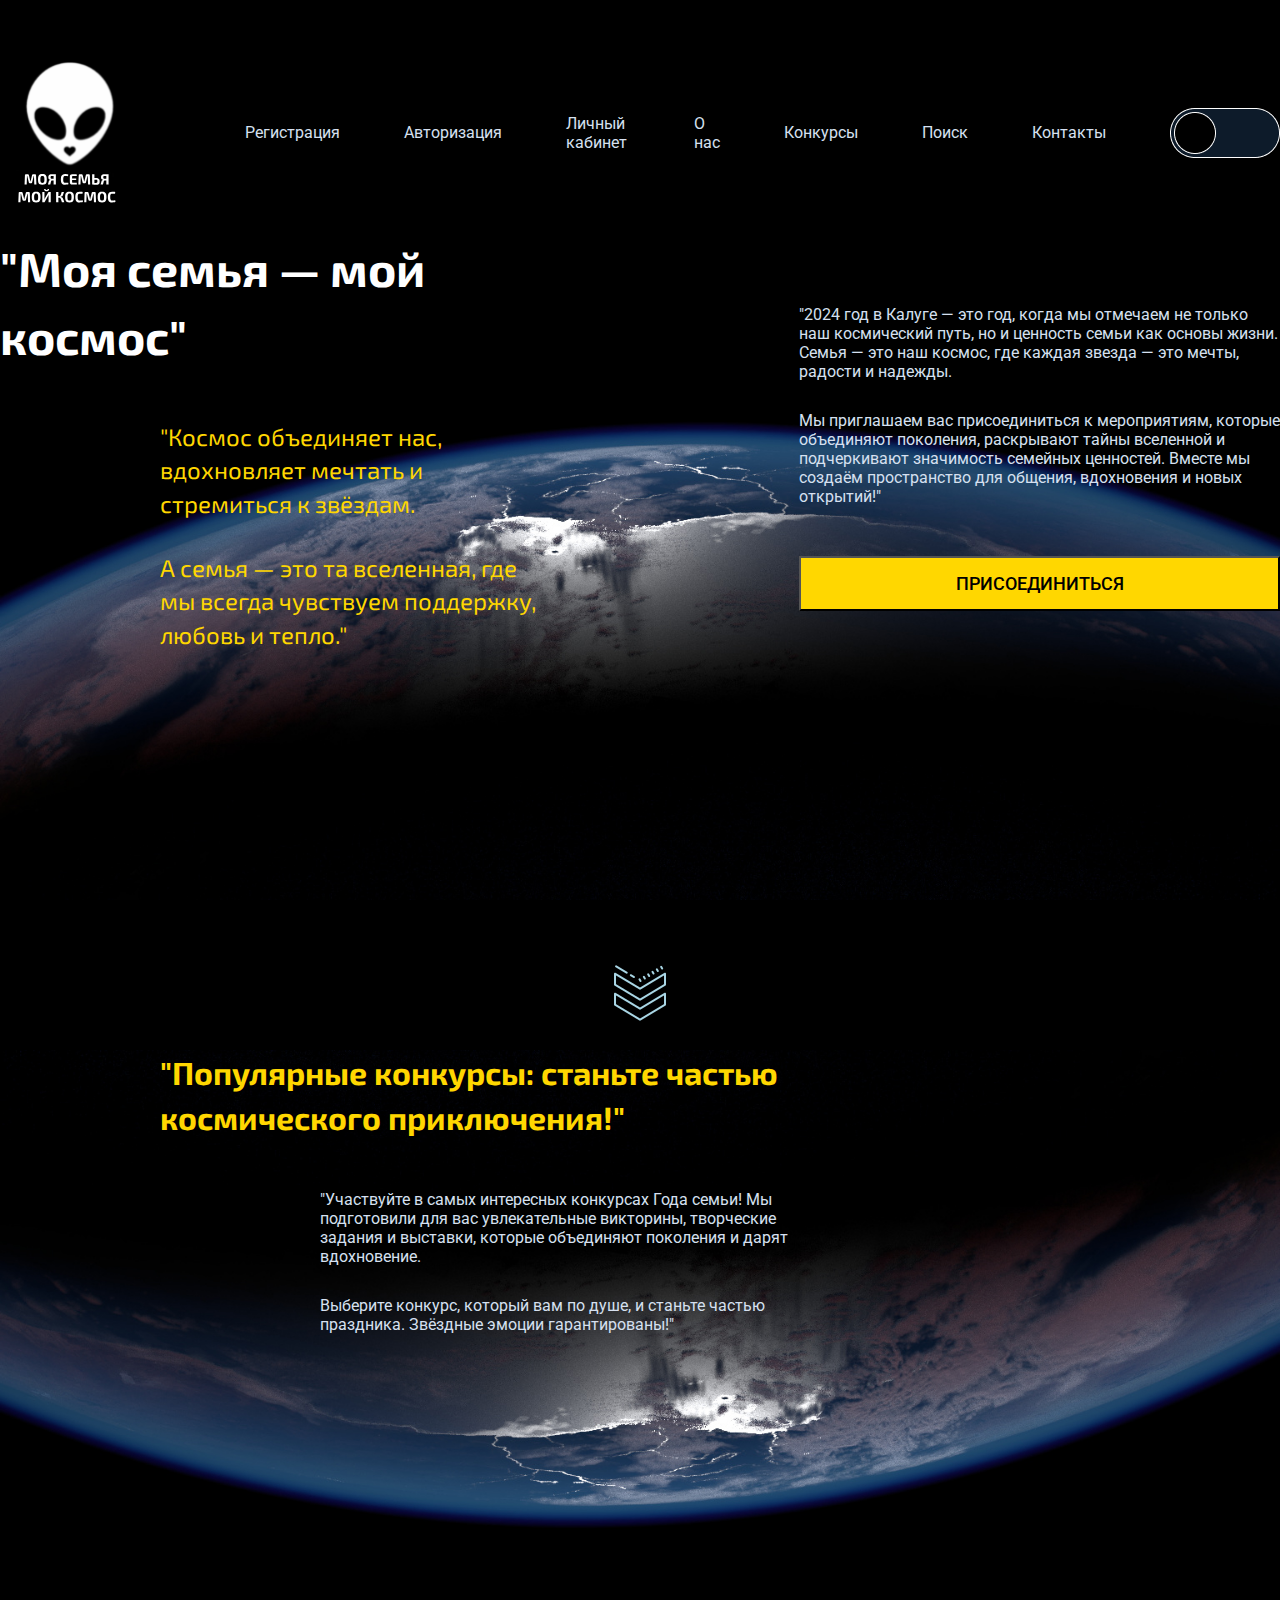
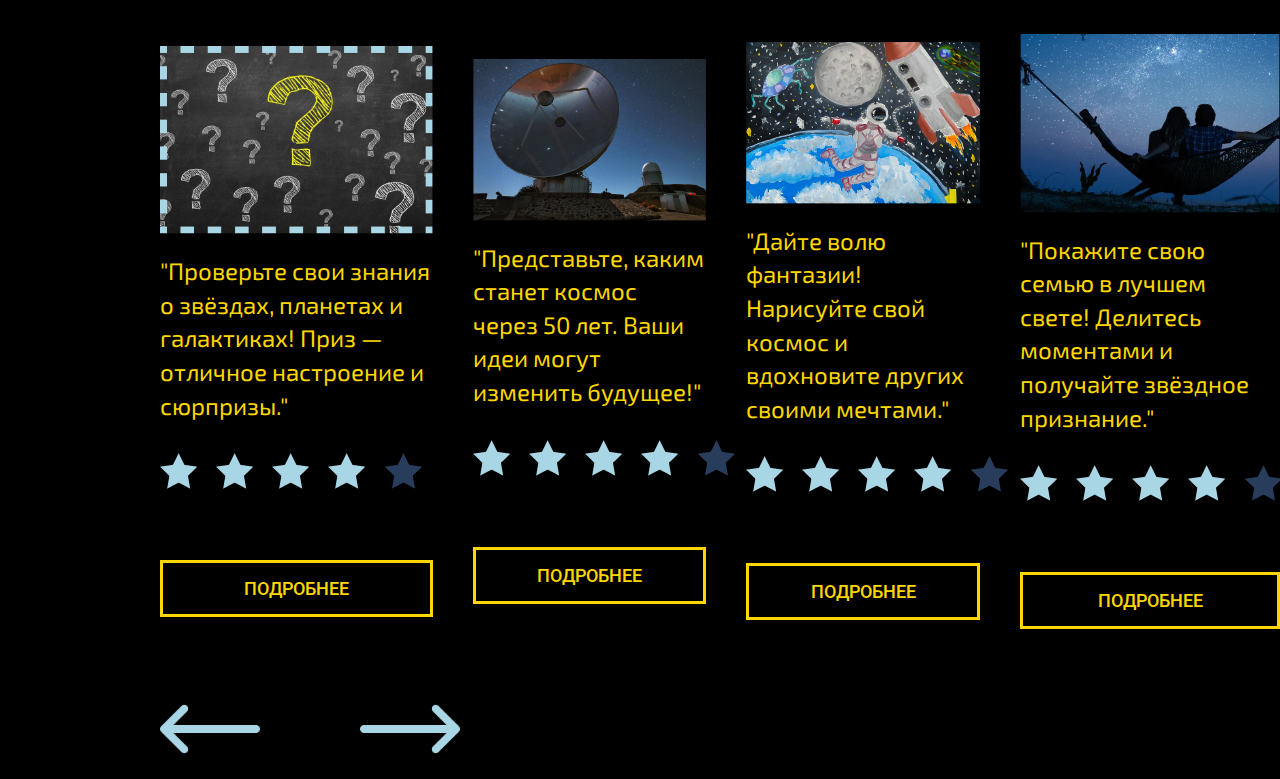
==== index.html @ b77fa632 "html/css" ====
<!DOCTYPE html>
<html lang="ru">

<head>
  <meta charset="UTF-8">
  <meta name="viewport" content="width=device-width, initial-scale=1.0">

  <link rel="stylesheet" href="style/reset.css">
  <link rel="stylesheet" href="style/style.css">
  <title>Моя семья - мой космос!</title>
</head>

<body>
  <header class="header">
    <nav class="header-nav">
      <a href="#"><img src="image/logo.svg" alt="logo" class="logo"></a>
      <ul class="header-menu">
        <li class="header-menu-item"><a href="#">Регистрация</a></li>
        <li class="header-menu-item"><a href="#">Авторизация</a></li>
        <li class="header-menu-item"><a href="#">Личный кабинет</a></li>
        <li class="header-menu-item"><a href="#">О нас</a></li>
        <li class="header-menu-item"><a href="#">Конкурсы</a></li>
        <li class="header-menu-item"><a href="#">Поиск</a></li>
        <li class="header-menu-item"><a href="#">Контакты</a></li>

        <img class="toggle" src="image/toggle.png" alt="toggle">
      </ul>
    </nav>

    <div class="header-content">
      <div class="header-content-title">
        <h1>"Моя семья — мой космос"</h1>
        <h3 class="pl85">"Космос объединяет нас, вдохновляет мечтать и стремиться к звёздам.</h3>
        <h3 class="pl85"> А семья — это та вселенная, где мы всегда чувствуем поддержку, любовь и тепло."</h3>
      </div>
      <div class="header-content-text">
        <p>"2024 год в Калуге — это год, когда мы отмечаем не только наш космический путь, но и ценность семьи как
          основы жизни. Семья — это наш космос, где каждая звезда — это мечты, радости и надежды.</p>
        <p>Мы приглашаем вас присоединиться к мероприятиям, которые объединяют поколения, раскрывают тайны вселенной и
          подчеркивают значимость семейных ценностей. Вместе мы создаём пространство для общения, вдохновения и новых
          открытий!"</p>
        <button class="solid">ПРИСОЕДИНИТЬСЯ</button>
      </div>
    </div>


    <div class="arrow">
      <img src="image/arrow-down.png" alt="arrow">
    </div>
  </header>



  <main class="main">
    <section class="popular-fest">
      <div class="popular-fest-title pl160">
        <h2>"Популярные конкурсы: станьте частью <br> космического приключения!"</h2>
        <p class="pl160">"Участвуйте в самых интересных конкурсах Года семьи! Мы подготовили для вас увлекательные викторины,
          творческие задания и выставки, которые объединяют поколения и дарят вдохновение.</p>
        <p class="pl160">Выберите конкурс, который вам по душе, и станьте частью праздника. Звёздные эмоции гарантированы!"</p>
      </div>

      <div class="slider-fest pl160">
        <div class="slide">
          <img src="image/fest1.png" alt="fest">
          <h3>"Проверьте свои знания о звёздах, планетах и галактиках! Приз — отличное настроение и сюрпризы."</h3>
          <div class="stars">
            <img src="image/star+.png" alt="star">
            <img src="image/star+.png" alt="star">
            <img src="image/star+.png" alt="star">
            <img src="image/star+.png" alt="star">
            <img src="image/star-.png" alt="star">
          </div>
          <button class="more">ПОДРОБНЕЕ</button>
        </div>

        <div class="slide">
          <img src="image/fest2.png" alt="fest">
          <h3>"Представьте, каким станет космос через 50 лет. Ваши идеи могут изменить будущее!"</h3>
          <div class="stars">
            <img src="image/star+.png" alt="star">
            <img src="image/star+.png" alt="star">
            <img src="image/star+.png" alt="star">
            <img src="image/star+.png" alt="star">
            <img src="image/star-.png" alt="star">
          </div>
          <button class="more">ПОДРОБНЕЕ</button>
        </div>

        <div class="slide">
          <img src="image/fest3.png" alt="fest">
          <h3>"Дайте волю фантазии! Нарисуйте свой космос и вдохновите других своими мечтами."</h3>
          <div class="stars">
            <img src="image/star+.png" alt="star">
            <img src="image/star+.png" alt="star">
            <img src="image/star+.png" alt="star">
            <img src="image/star+.png" alt="star">
            <img src="image/star-.png" alt="star">
          </div>
          <button class="more">ПОДРОБНЕЕ</button>
        </div>

        <div class="slide">
          <img src="image/fest4.png" alt="fest">
          <h3>"Покажите свою семью в лучшем свете! Делитесь  моментами и получайте звёздное признание."</h3>
          <div class="stars">
            <img src="image/star+.png" alt="star">
            <img src="image/star+.png" alt="star">
            <img src="image/star+.png" alt="star">
            <img src="image/star+.png" alt="star">
            <img src="image/star-.png" alt="star">
          </div>
          <button class="more">ПОДРОБНЕЕ</button>
        </div>
      </div>

      <div class="arrow-popular pl160">
        <img src="image/arrow-left.svg" alt="left">
        <img src="image/arrow-right.svg" alt="right">
      </div>
    </section>
  </main>
</body>

</html>
---- style/style.css ----
@import url('https://fonts.googleapis.com/css2?family=Exo+2:ital,wght@0,100..900;1,100..900&family=Roboto:ital,wght@0,100;0,300;0,400;0,500;0,700;0,900;1,100;1,300;1,400;1,500;1,700;1,900&display=swap');

/* 
font-family: "Roboto", sans-serif;
 font-family: "Exo 2", sans-serif;
  */

body {
  background-color: black;
}

h1 {
  font-family: "Exo 2", sans-serif;
  font-weight: 700;
  font-size: 48px;
  line-height: 1.4;
  color: #fff;
  margin-bottom: 50px;
}

h2 {
  font-family: "Exo 2", sans-serif;
  font-weight: 700;
  font-size: 32px;
  line-height: 1.4;
  color: #FFD700;
  margin-bottom: 50px;
}

h3 {
  font-family: "Exo 2", sans-serif;
  font-weight: 400;
  font-size: 24px;
  line-height: 1.4;
  color: #FFD700;
  margin-bottom: 30px;
}

p {
  font-family: "Roboto", sans-serif;
  font-size: 16px;
  font-weight: 400;
  color: #D6E0F0;
  margin-bottom: 30px;
}

.solid,.more{
  width: 100%;
  background-color: #FFD700;
  color: black;
  font-family: "Roboto", sans-serif;
  font-weight: 500;
  font-size: 18px;
  padding: 15px 0;
  margin-top: 20px;
}
.more{
background-color: transparent;
border: 3px solid #FFD700;
color: #FFD700;
}
.pl85{
  padding-left: 160px;
}
.pl160{
  padding-left: 160px;
}





.header {
  background-image: url('../image/header-bg.jpg');
  background-repeat: no-repeat;
  background-position: center;
  background-size: cover;
  height: 100vh;
  min-width: 100%;
  margin-bottom: 150px;
}

.header-nav {
  display: flex;
  align-items: center;
  gap: 0 111px;
  justify-content: center;
  padding-top: 60px;
  margin-bottom: 30px;
}


.header-menu {
  display: flex;
  justify-content: space-between;
  align-items: center;
  gap: 0 64px;
}

.header-menu-item {
  list-style-type: none;
}

.header-menu-item a {
  font-family: "Roboto", sans-serif;
  text-decoration: none;
  color: #D6E0F0;
  list-style-type: decimal;
}

/* /////////////////// */

.header-content {
  display: flex;
  justify-content: center;
  gap: 0 250px;
  align-items: center;
  max-width: 1400px;
  margin: 0 auto;
}
.header-content-title {
  max-width: 650px;
}
.header-content-text {
  max-width: 481px;
}


/* //////////// */

.arrow{
  display: flex;
  justify-content: center;
  align-items: center;
  margin-top: 280px;
}



/* ///////// */

.popular-fest {
  background-image: url('../image/popular-fest-bg.jpg');
  background-repeat: no-repeat;
  background-position: center;
  background-size: cover;
  height: 100vh;
  min-width: 100%;

}
.popular-fest-title{
  margin-bottom: 300px;
}
.popular-fest-title p{
  max-width: 680px;
}
.slider-fest {
  display: flex;
  justify-content: space-between;
  align-items: center;
  gap: 0 40px;
}
.slide {
  max-width: 400px;
}

.slide img{
  margin-bottom: 20px;
}

.stars {
  display: flex;
  align-items: center;
  justify-content: start;
  gap: 0 18px;
  margin-bottom: 30px;
}
.arrow-popular{
  display: flex;
  gap: 0 100px; 
  margin-top: 50px;
}
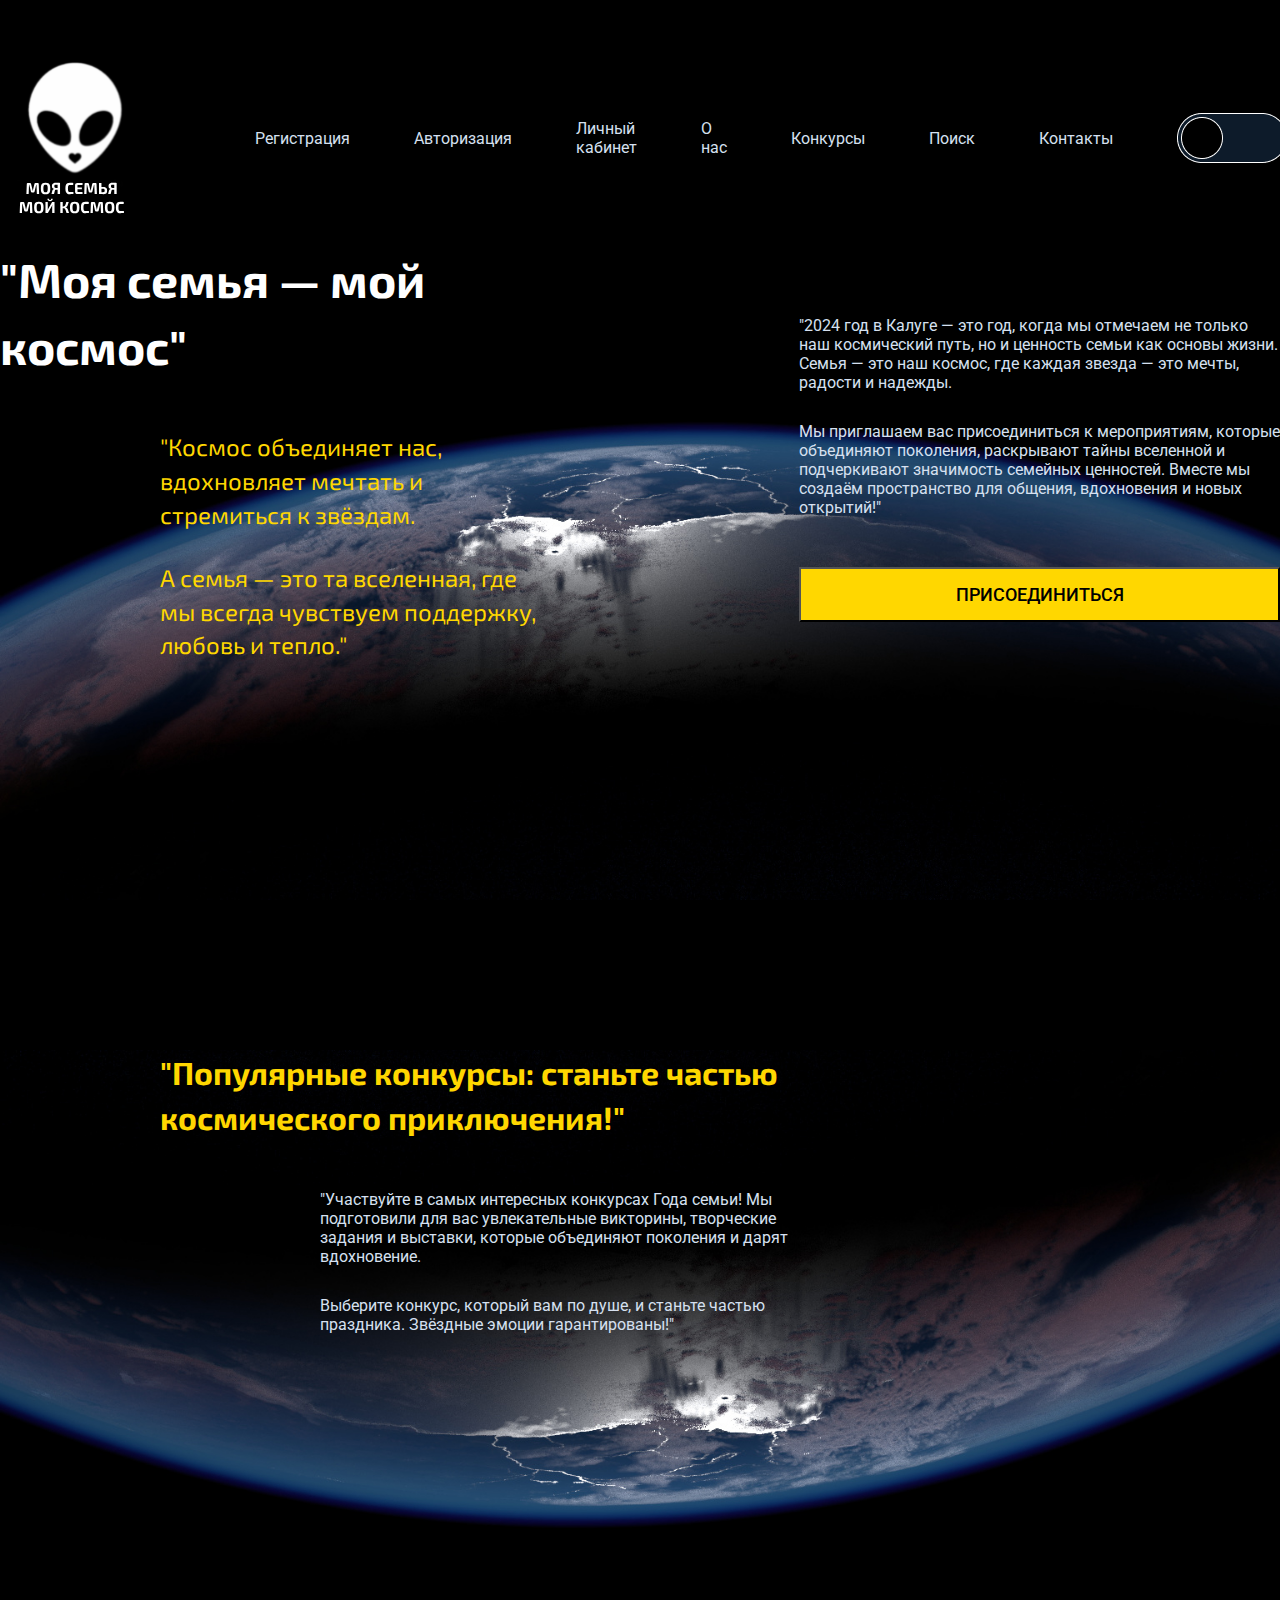
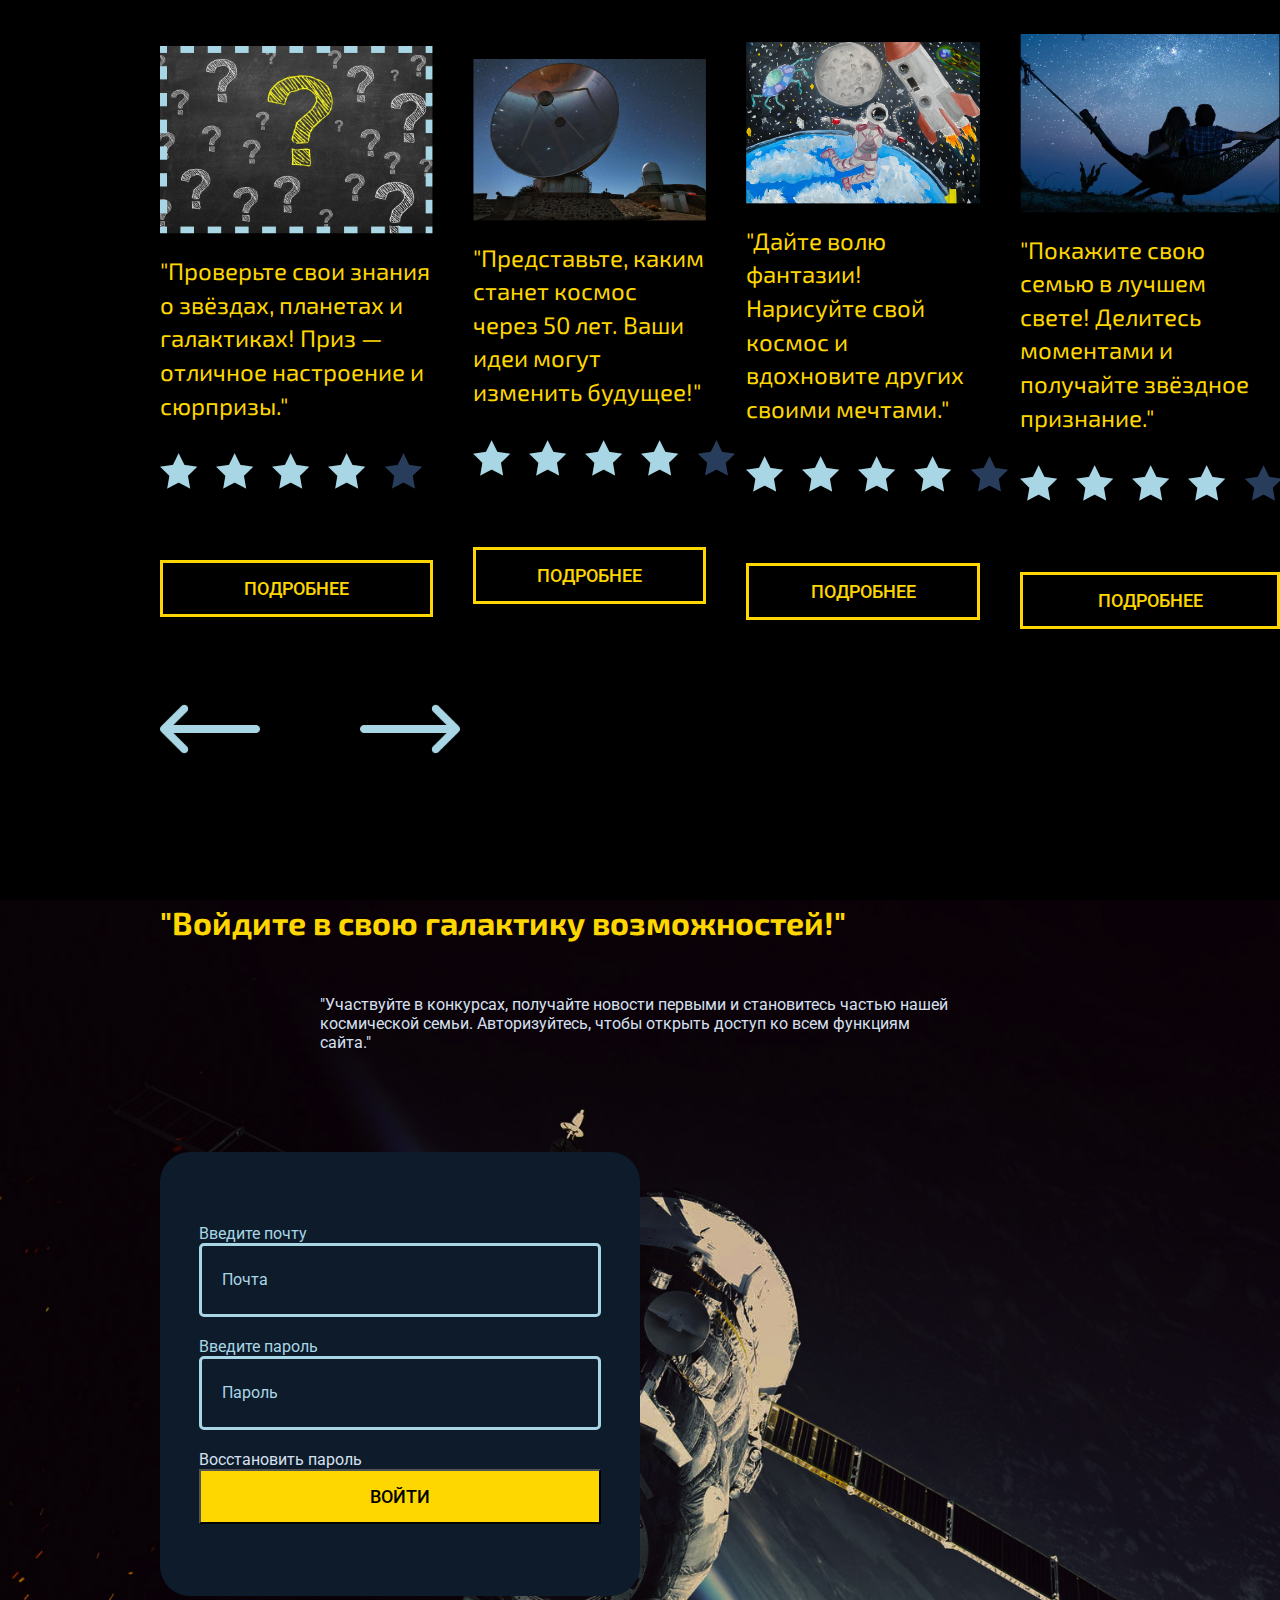
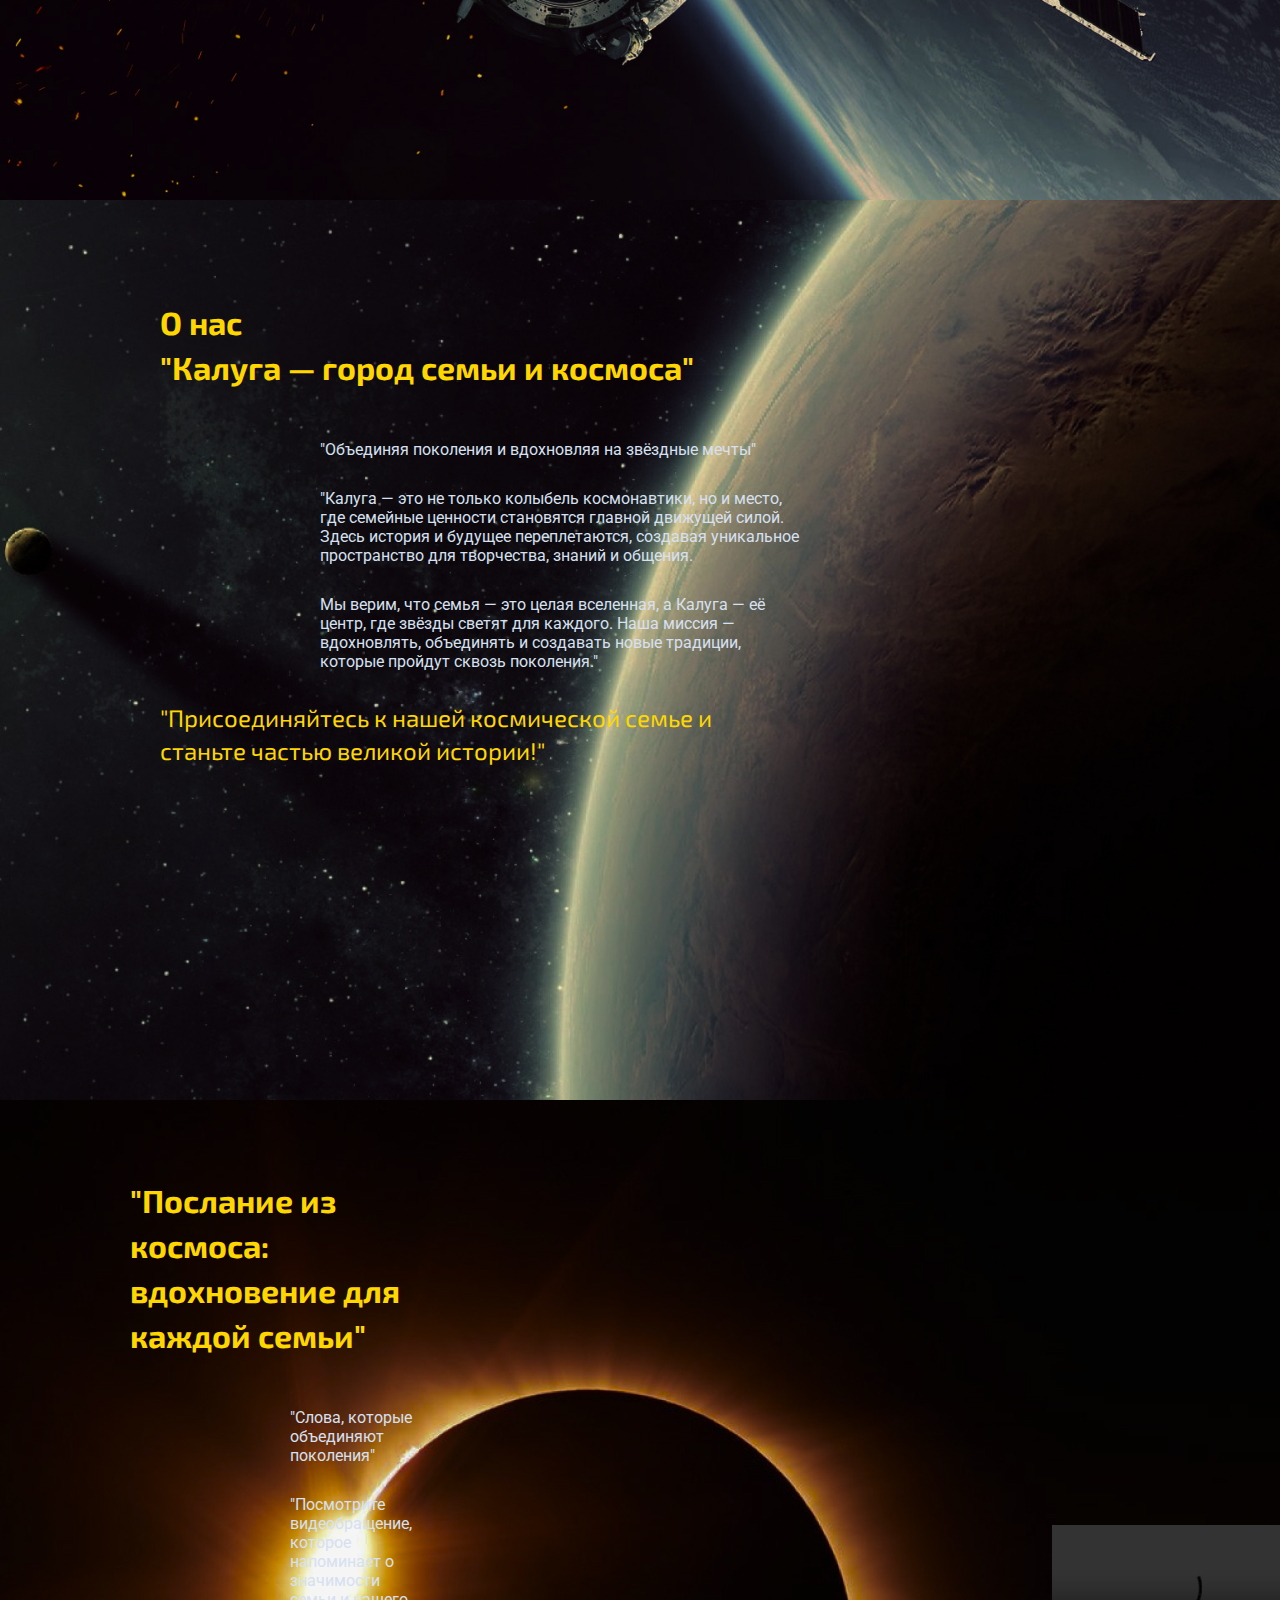
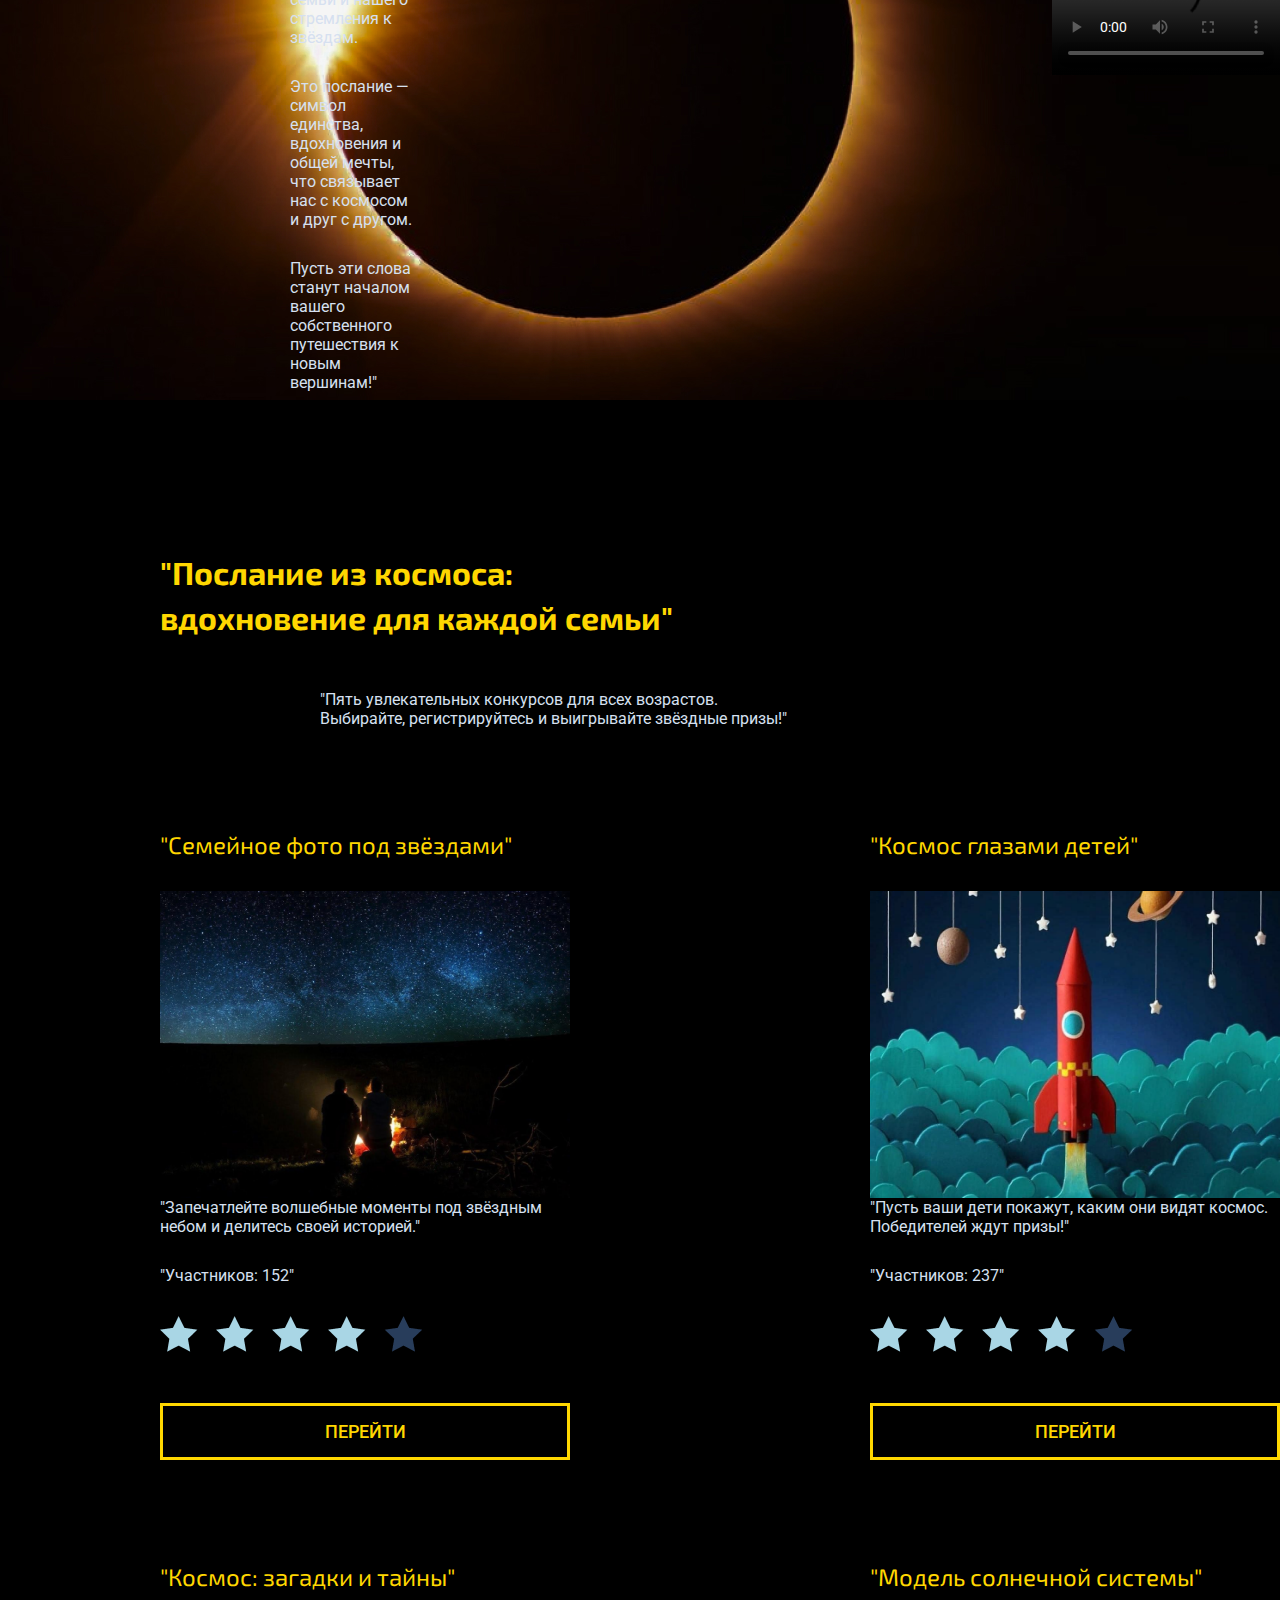
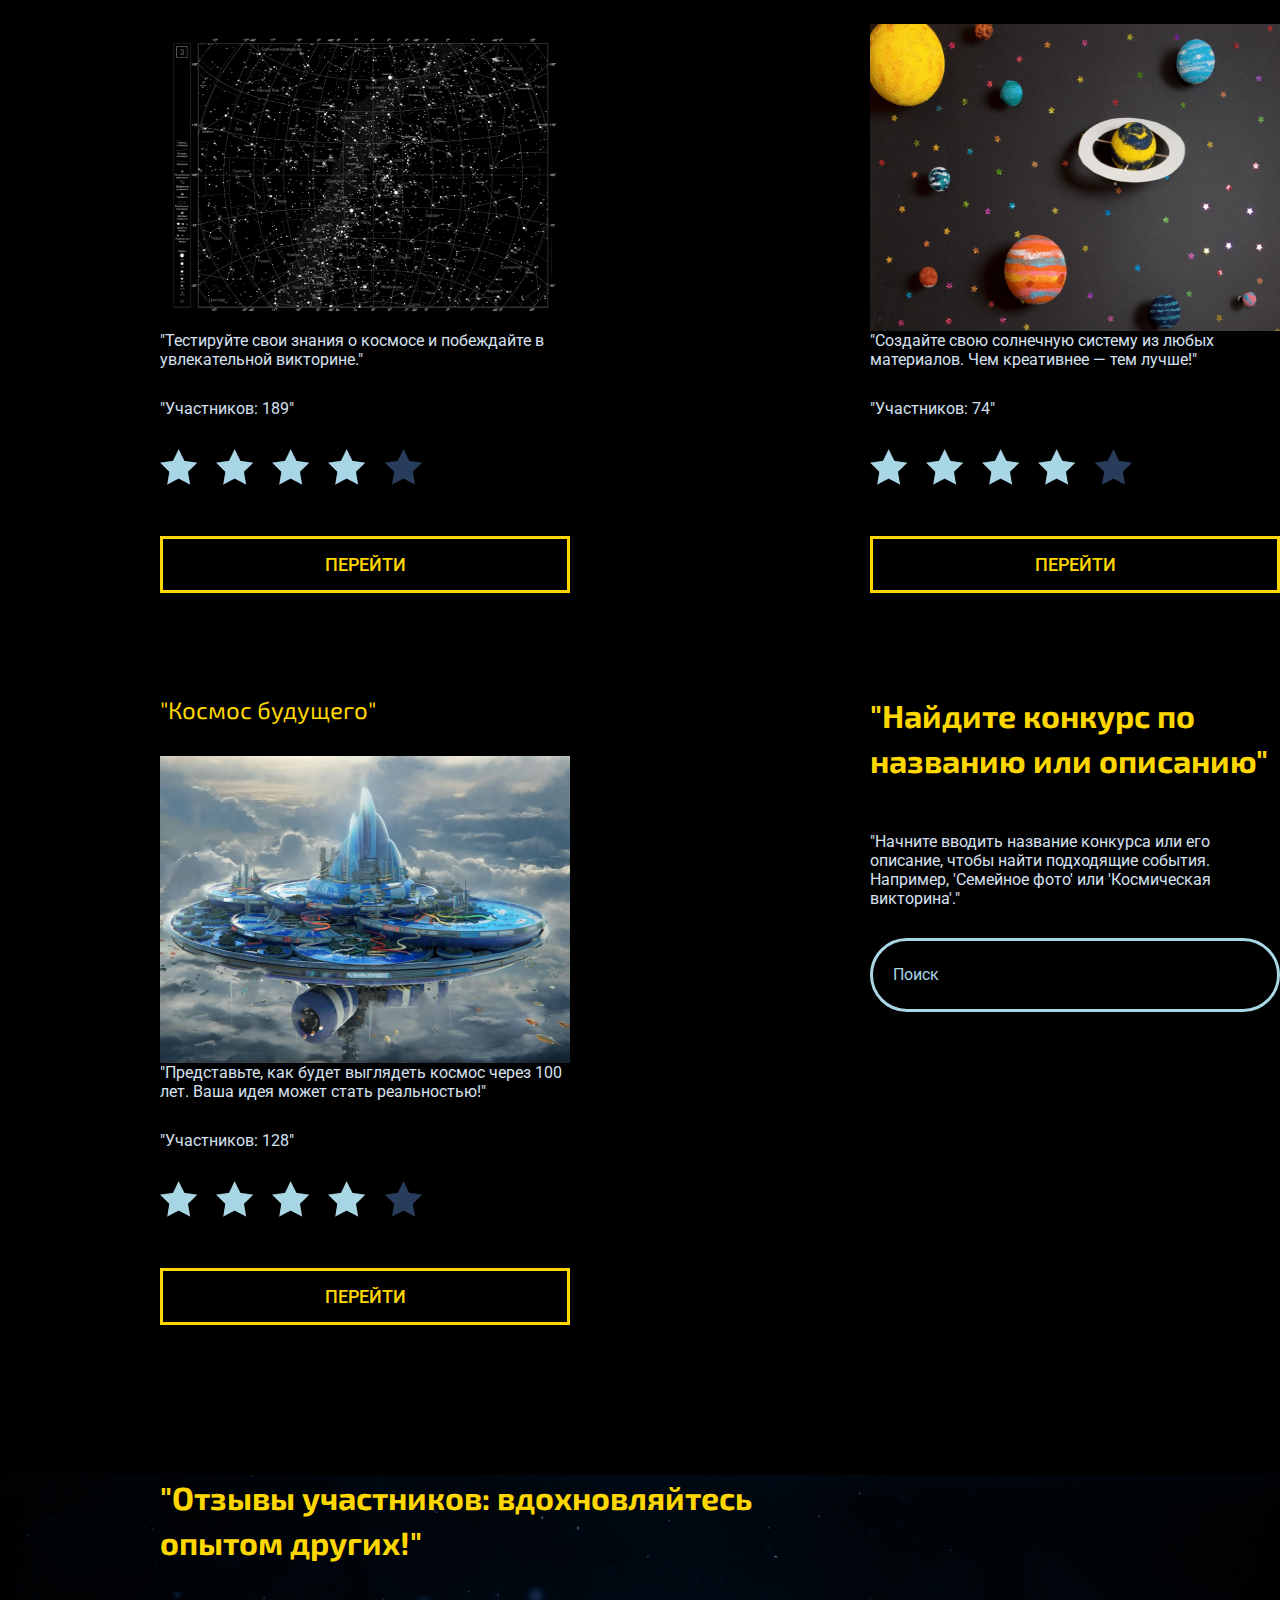
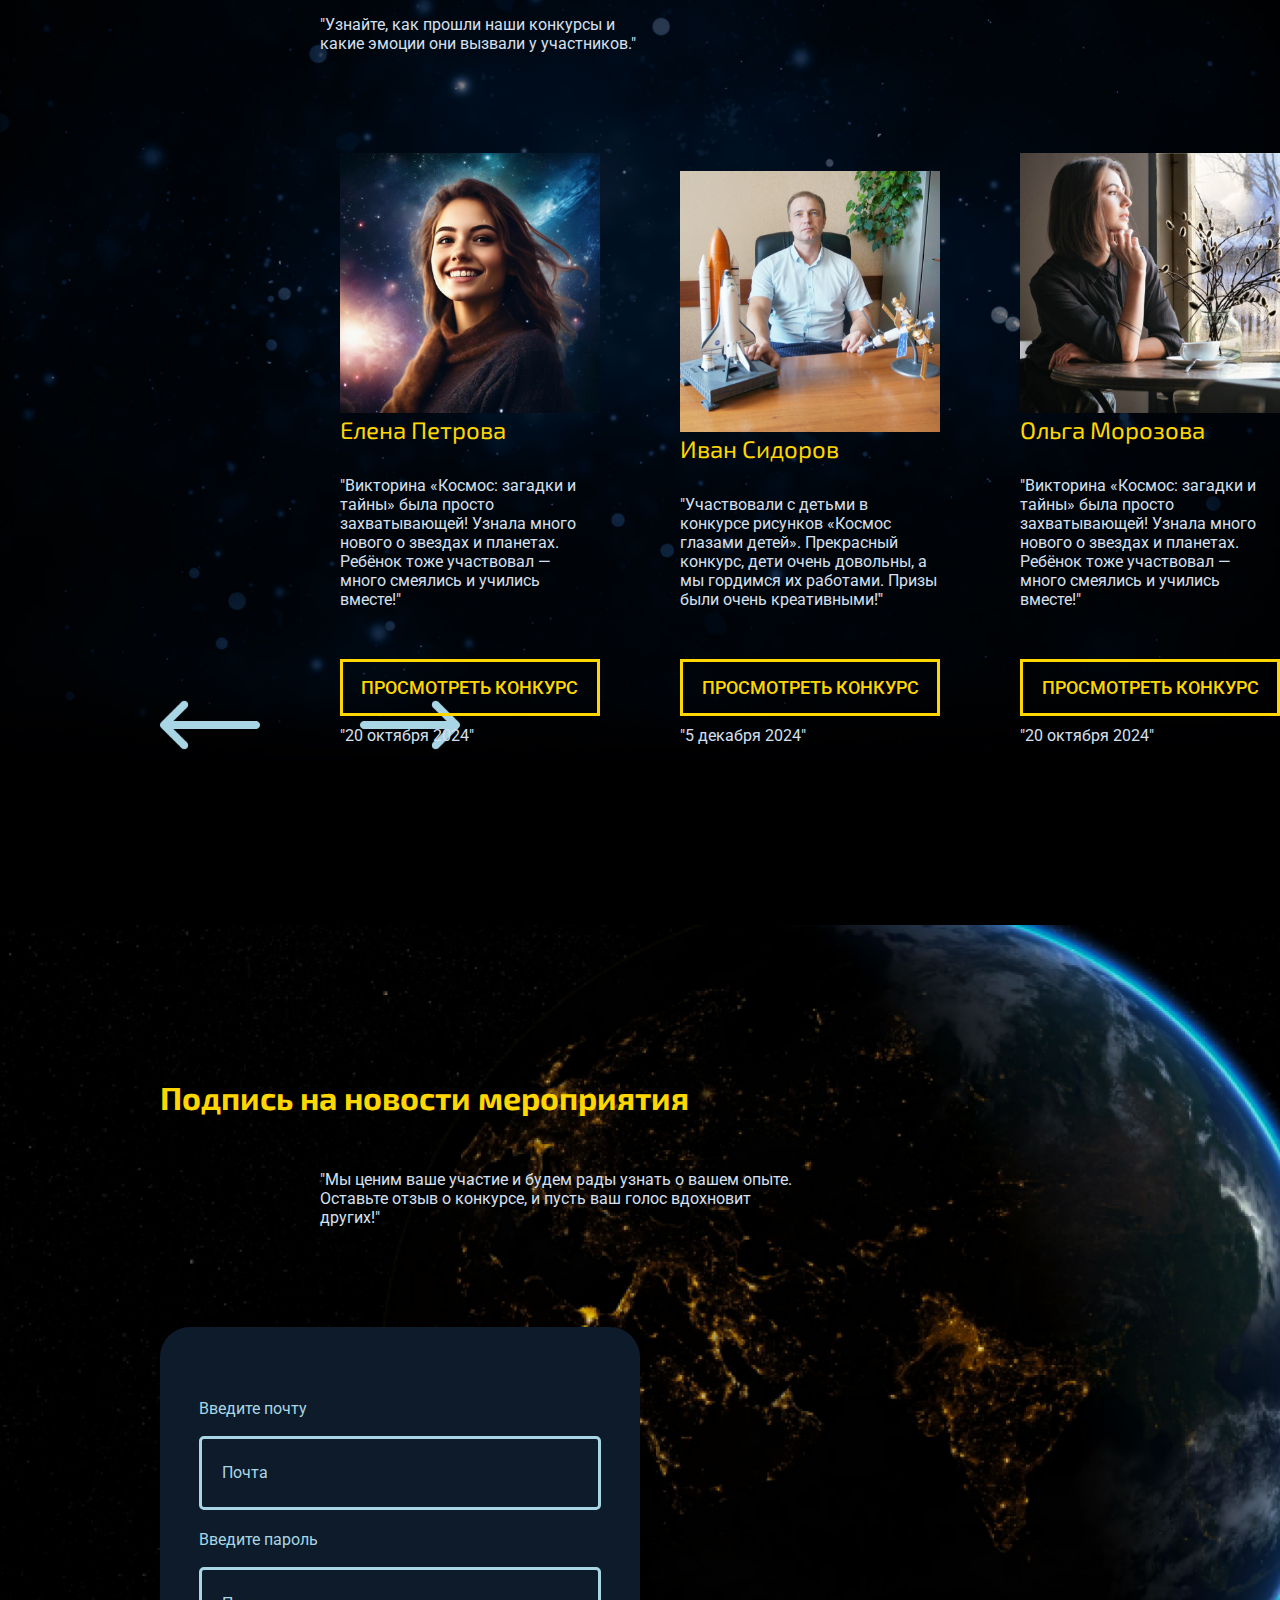
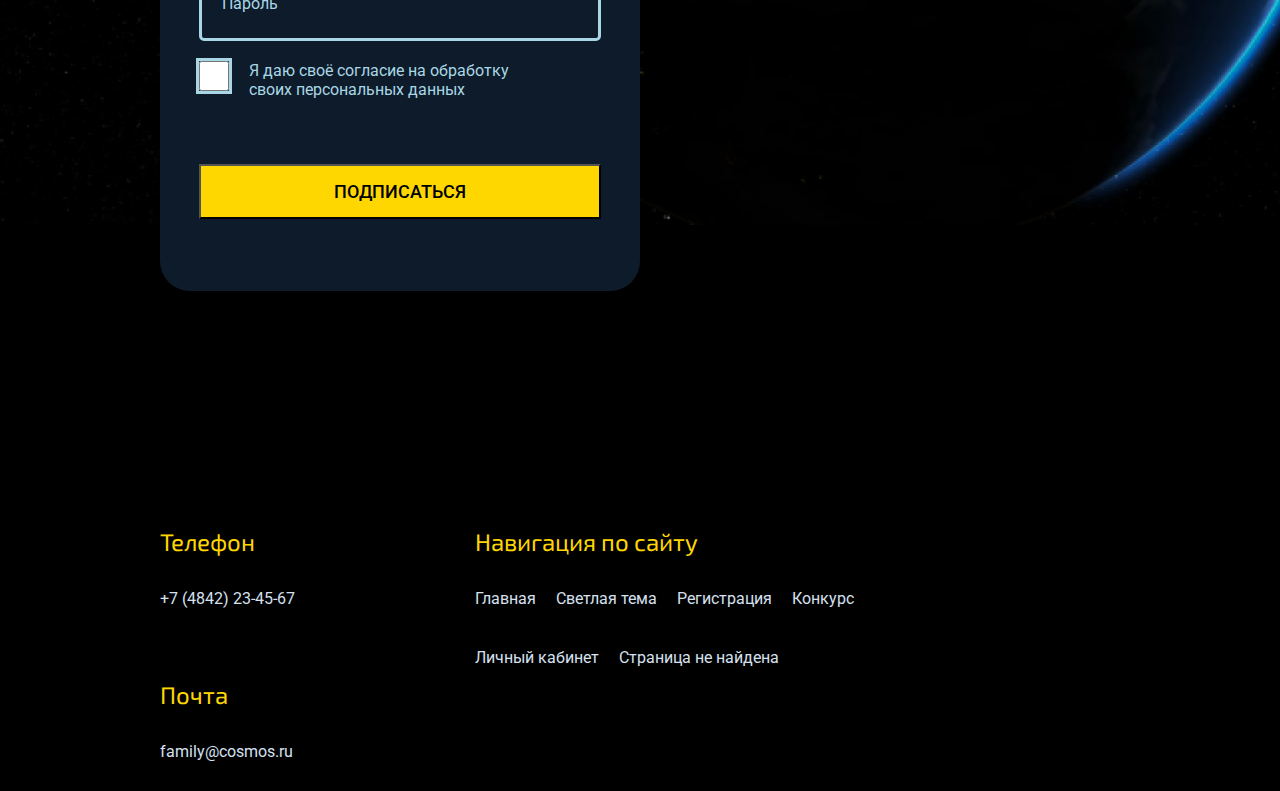
==== commit c37173b7: "сделал регистрацию и кабинет + анимации" ====
--- a/index.html
+++ b/index.html
@@ -13,15 +13,15 @@
 <body>
   <header class="header">
     <nav class="header-nav">
-      <a href="#"><img src="image/logo.svg" alt="logo" class="logo"></a>
+      <img src="image/logo.svg" alt="logo" class="logo">
       <ul class="header-menu">
-        <li class="header-menu-item"><a href="#">Регистрация</a></li>
-        <li class="header-menu-item"><a href="#">Авторизация</a></li>
-        <li class="header-menu-item"><a href="#">Личный кабинет</a></li>
-        <li class="header-menu-item"><a href="#">О нас</a></li>
-        <li class="header-menu-item"><a href="#">Конкурсы</a></li>
-        <li class="header-menu-item"><a href="#">Поиск</a></li>
-        <li class="header-menu-item"><a href="#">Контакты</a></li>
+        <li class="header-menu-item"><a href="registration.html">Регистрация</a></li>
+        <li class="header-menu-item"><a href="#avt">Авторизация</a></li>
+        <li class="header-menu-item"><a href="cabinet.html">Личный кабинет</a></li>
+        <li class="header-menu-item"><a href="#ab">О нас</a></li>
+        <li class="header-menu-item"><a href="#catal">Конкурсы</a></li>
+        <li class="header-menu-item"><a href="#find">Поиск</a></li>
+        <li class="header-menu-item"><a href="#cont">Контакты</a></li>
 
         <img class="toggle" src="image/toggle.png" alt="toggle">
       </ul>
@@ -42,11 +42,6 @@
         <button class="solid">ПРИСОЕДИНИТЬСЯ</button>
       </div>
     </div>
-
-
-    <div class="arrow">
-      <img src="image/arrow-down.png" alt="arrow">
-    </div>
   </header>
 
 
@@ -55,9 +50,11 @@
     <section class="popular-fest">
       <div class="popular-fest-title pl160">
         <h2>"Популярные конкурсы: станьте частью <br> космического приключения!"</h2>
-        <p class="pl160">"Участвуйте в самых интересных конкурсах Года семьи! Мы подготовили для вас увлекательные викторины,
+        <p class="pl160">"Участвуйте в самых интересных конкурсах Года семьи! Мы подготовили для вас увлекательные
+          викторины,
           творческие задания и выставки, которые объединяют поколения и дарят вдохновение.</p>
-        <p class="pl160">Выберите конкурс, который вам по душе, и станьте частью праздника. Звёздные эмоции гарантированы!"</p>
+        <p class="pl160">Выберите конкурс, который вам по душе, и станьте частью праздника. Звёздные эмоции
+          гарантированы!"</p>
       </div>
 
       <div class="slider-fest pl160">
@@ -102,7 +99,7 @@
 
         <div class="slide">
           <img src="image/fest4.png" alt="fest">
-          <h3>"Покажите свою семью в лучшем свете! Делитесь  моментами и получайте звёздное признание."</h3>
+          <h3>"Покажите свою семью в лучшем свете! Делитесь моментами и получайте звёздное признание."</h3>
           <div class="stars">
             <img src="image/star+.png" alt="star">
             <img src="image/star+.png" alt="star">
@@ -119,7 +116,245 @@
         <img src="image/arrow-right.svg" alt="right">
       </div>
     </section>
+
+
+    <section class="signin pl160" id="avt">
+      <div class="signin-content">
+        <h2>"Войдите в свою галактику возможностей!"</h2>
+        <p class="pl160">"Участвуйте в конкурсах, получайте новости первыми и становитесь частью нашей космической
+          семьи.
+          Авторизуйтесь,
+          чтобы открыть доступ ко всем функциям сайта."</p>
+      </div>
+      <div class="form-content">
+        <form action="">
+          <label for="email">Введите почту </label><br>
+          <input type="email" id="email" placeholder="Почта" required><br>
+          <label for="pass">Введите пароль</label><br>
+          <input type="password" id="pass" placeholder="Пароль" required><br>
+          <a href="#">Восстановить пароль</a>
+          <button type="submit" class="solid mt0">ВОЙТИ</button>
+        </form>
+      </div>
+
+    </section>
+
+    <section class="about  pl160" id="ab">
+      <h2>О нас <br>
+        "Калуга — город семьи и космоса"</h2>
+      <p class="pl160">"Объединяя поколения и вдохновляя на звёздные мечты"</p>
+      <p class="pl160">"Калуга — это не только колыбель космонавтики, но и место, где семейные ценности становятся
+        главной движущей силой.
+        Здесь история и будущее переплетаются, создавая уникальное пространство для творчества, знаний и общения.</p>
+      <p class="pl160">Мы верим, что семья — это целая вселенная, а Калуга — её центр, где звёзды светят для каждого.
+        Наша миссия — вдохновлять, объединять и создавать новые традиции, которые пройдут сквозь поколения."</p>
+      <h3>"Присоединяйтесь к нашей космической семье и станьте частью великой истории!"</h3>
+    </section>
+
+
+
+    <section class="video">
+      <div class="video-content">
+        <h2>"Послание из космоса: вдохновение для каждой семьи"</h2>
+        <p class="pl160">"Слова, которые объединяют поколения"</p>
+        <p class="pl160">"Посмотрите видеобращение, которое напоминает о значимости семьи и нашего стремления к звёздам.
+        </p>
+        <p class="pl160">Это послание — символ единства, вдохновения и общей мечты, что связывает нас с космосом и друг
+          с
+          другом.</p>
+        <p class="pl160">Пусть эти слова станут началом вашего собственного путешествия к новым вершинам!"</p>
+      </div>
+      <video src="image/1102.mp4" controls></video>
+    </section>
+
+
+
+    <section class="catalog pl160" id="catal">
+      <div class="catalog-title">
+        <h2>"Послание из космоса: <br> вдохновение для каждой семьи"</h2>
+        <p class="pl160">"Пять увлекательных конкурсов для всех возрастов. Выбирайте, регистрируйтесь и выигрывайте
+          звёздные призы!"</p>
+      </div>
+
+      <div class="catalog-menu">
+        <div class="catalog-item">
+          <h3>"Семейное фото под звёздами"</h3>
+          <img src="image/cat1.png" alt="item1">
+          <p>"Запечатлейте волшебные моменты под звёздным небом и делитесь своей историей."</p>
+          <p> "Участников: 152"</p>
+          <div class="stars">
+            <img src="image/star+.png" alt="star">
+            <img src="image/star+.png" alt="star">
+            <img src="image/star+.png" alt="star">
+            <img src="image/star+.png" alt="star">
+            <img src="image/star-.png" alt="star">
+          </div>
+          <button class="more">ПЕРЕЙТИ</button>
+        </div>
+
+        <div class="catalog-item">
+          <h3>"Космос глазами детей"</h3>
+          <img src="image/cat2.png" alt="item2">
+          <p>"Пусть ваши дети покажут, каким они видят космос. Победителей ждут призы!"</p>
+          <p>"Участников: 237"</p>
+          <div class="stars">
+            <img src="image/star+.png" alt="star">
+            <img src="image/star+.png" alt="star">
+            <img src="image/star+.png" alt="star">
+            <img src="image/star+.png" alt="star">
+            <img src="image/star-.png" alt="star">
+          </div>
+          <button class="more">ПЕРЕЙТИ</button>
+        </div>
+        <div class="catalog-item">
+          <h3> "Космос: загадки и тайны"</h3>
+          <img src="image/cat3.png" alt="item3">
+          <p>"Тестируйте свои знания о космосе и побеждайте в увлекательной викторине."</p>
+          <p>"Участников: 189"</p>
+          <div class="stars">
+            <img src="image/star+.png" alt="star">
+            <img src="image/star+.png" alt="star">
+            <img src="image/star+.png" alt="star">
+            <img src="image/star+.png" alt="star">
+            <img src="image/star-.png" alt="star">
+          </div>
+          <button class="more">ПЕРЕЙТИ</button>
+        </div>
+        <div class="catalog-item">
+          <h3>"Модель солнечной системы"</h3>
+          <img src="image/cat4.png" alt="item4">
+          <p>"Создайте свою солнечную систему из любых материалов. Чем креативнее — тем лучше!"</p>
+          <p> "Участников: 74"</p>
+          <div class="stars">
+            <img src="image/star+.png" alt="star">
+            <img src="image/star+.png" alt="star">
+            <img src="image/star+.png" alt="star">
+            <img src="image/star+.png" alt="star">
+            <img src="image/star-.png" alt="star">
+          </div>
+          <button class="more">ПЕРЕЙТИ</button>
+        </div>
+        <div class="catalog-item">
+          <h3>"Космос будущего"</h3>
+          <img src="image/cat5.png" alt="item5">
+          <p>"Представьте, как будет выглядеть космос через 100 лет. Ваша идея может стать реальностью!"</p>
+          <p>"Участников: 128"</p>
+          <div class="stars">
+            <img src="image/star+.png" alt="star">
+            <img src="image/star+.png" alt="star">
+            <img src="image/star+.png" alt="star">
+            <img src="image/star+.png" alt="star">
+            <img src="image/star-.png" alt="star">
+          </div>
+          <button class="more">ПЕРЕЙТИ</button>
+        </div>
+
+
+        <div class="catalog-item" id="find">
+          <h2>"Найдите конкурс по названию или описанию"</h2>
+          <p>"Начните вводить название конкурса или его описание, чтобы найти подходящие события. Например, 'Семейное
+            фото' или 'Космическая викторина'."</p>
+          <input class="cat-inp" type="text" placeholder="Поиск">
+        </div>
+      </div>
+    </section>
+
+
+    <section class="reviews pl160">
+      <div class="reviews-title">
+        <h2>"Отзывы участников: вдохновляйтесь <br>опытом других!"</h2>
+        <p class="pl160">"Узнайте, как прошли наши конкурсы и <br>какие эмоции они вызвали у участников."</p>
+      </div>
+      <div class="reviews-slider">
+        <div class="reviews-move">
+          <img src="image/arrow-left.svg" alt="left">
+          <img src="image/arrow-right.svg" alt="right">
+        </div>
+        <div class="reviews-item">
+          <img src="image/people1.png" alt="people1">
+          <h3>Елена Петрова</h3>
+          <p>"Викторина «Космос: загадки и тайны» была просто захватывающей! Узнала много нового о звездах и планетах.
+            Ребёнок тоже участвовал — много смеялись и учились вместе!"</p>
+          <button class="more">ПРОСМОТРЕТЬ КОНКУРС</button>
+          <p class="mt10"> "20 октября 2024"</p>
+        </div>
+        <div class="reviews-item">
+          <img src="image/people2.png" alt="people2">
+          <h3>Иван Сидоров</h3>
+          <p>"Участвовали с детьми в конкурсе рисунков «Космос глазами детей». Прекрасный конкурс, дети очень довольны,
+            а мы гордимся их работами. Призы были очень креативными!"</p>
+          <button class="more">ПРОСМОТРЕТЬ КОНКУРС</button>
+          <p class="mt10"> "5 декабря 2024"</p>
+        </div>
+        <div class="reviews-item">
+          <img src="image/people3.png" alt="people3">
+          <h3>Ольга Морозова</h3>
+          <p>"Викторина «Космос: загадки и тайны» была просто захватывающей! Узнала много нового о звездах и планетах.
+            Ребёнок тоже участвовал — много смеялись и учились вместе!"</p>
+          <button class="more">ПРОСМОТРЕТЬ КОНКУРС</button>
+          <p class="mt10"> "20 октября 2024"</p>
+        </div>
+      </div>
+
+    </section>
+
+
+
+    <section class="prime pl160">
+      <div class="prime-title">
+        <h2>Подпись на новости мероприятия</h2>
+        <p class="pl160">"Мы ценим ваше участие и будем рады узнать о вашем опыте. Оставьте отзыв о конкурсе, и пусть
+          ваш
+          голос вдохновит других!"</p>
+      </div>
+      <div class="form-content">
+        <form action="">
+          <label for="email">Введите почту </label><br><br>
+          <input type="email" id="email" placeholder="Почта" required> <br>
+          <label for="pass">Введите пароль</label><br><br>
+          <input type="password" id="pass" placeholder="Пароль" required><br>
+
+          <div class="check-prime"> <input type="checkbox" id="check" required><label for="check">Я даю своё согласие на
+              обработку
+              <br> своих персональных данных</label>
+
+          </div>
+
+
+          <button type="submit" class="solid mt0">ПОДПИСАТЬСЯ</button>
+        </form>
+      </div>
+    </section>
   </main>
+
+
+
+
+
+
+  <footer class="footer pl160" id="cont">
+    <div class="contacts">
+      <div class="tel">
+        <h3>Телефон</h3>
+        <a href="tel:+74842234567"> <p>+7 (4842) 23-45-67</p></a>
+      </div>
+      <div class="gmail">
+        <h3>Почта</h3>
+        <a href="mailto:family@cosmos.ru"><p>family@cosmos.ru</p></a>
+      </div>
+    </div>
+    <nav class="fot-nav">
+      <h3>Навигация по сайту</h3>
+      <div class="fot-nav-menu">
+        <a href="#top"><p>Главная</p></a>
+        <a href=""><p>Светлая тема</p></a>
+        <a href="registration.html"><p>Регистрация</p></a>
+        <a href="#catal"><p>Конкурс</p></a>
+        <a href="cabinet.html"><p>Личный кабинет</p></a>
+        <a href=""><p>Страница не найдена</p></a>
+      </div>
+    </nav>
+  </footer>
 </body>
 
 </html>--- a/style/style.css
+++ b/style/style.css
@@ -44,7 +44,9 @@
   margin-bottom: 30px;
 }
 
-.solid,.more{
+.solid,
+.more {
+  cursor: pointer;
   width: 100%;
   background-color: #FFD700;
   color: black;
@@ -54,18 +56,53 @@
   padding: 15px 0;
   margin-top: 20px;
 }
-.more{
-background-color: transparent;
-border: 3px solid #FFD700;
-color: #FFD700;
-}
-.pl85{
+
+.more {
+  background-color: transparent;
+  border: 3px solid #FFD700;
+  color: #FFD700;
+  transition: border-color .5s, color .5s;
+}
+.more:hover{
+  border-color: #fff;
+  color: #fff;
+}
+.more:active{
+  border-color: #A9D6E5;
+  color: #A9D6E5;
+}
+
+
+
+
+.solid{
+  transition: background-color .5s, color .5s;
+}
+.solid:hover{
+  background-color: #A9D6E5;
+  color: #FFD700;
+}
+.solid:active{
+  background-color: #0D1B2A;
+  color: #fff;
+}
+
+
+
+
+
+
+.pl85 {
   padding-left: 160px;
 }
-.pl160{
+
+.pl160 {
   padding-left: 160px;
 }
 
+.mt0 {
+  margin-top: 0;
+}
 
 
 
@@ -106,7 +143,17 @@
   text-decoration: none;
   color: #D6E0F0;
   list-style-type: decimal;
-}
+  transition: color .3s;
+}
+
+.header-menu-item a:hover{
+  color: #FFD700;
+}
+.header-menu-item a:active{
+  color: #A9D6E5;
+}
+
+
 
 /* /////////////////// */
 
@@ -118,9 +165,11 @@
   max-width: 1400px;
   margin: 0 auto;
 }
+
 .header-content-title {
   max-width: 650px;
 }
+
 .header-content-text {
   max-width: 481px;
 }
@@ -128,13 +177,28 @@
 
 /* //////////// */
 
-.arrow{
+.arrow {
   display: flex;
   justify-content: center;
   align-items: center;
   margin-top: 280px;
-}
-
+  cursor: pointer;
+  animation-name: arr;
+  animation-duration: 1s;
+  animation-iteration-count: infinite;
+}
+
+@keyframes arr {
+  0%{
+    transform: translateY(0);
+  }
+  50%{
+    transform: translateY(-20px);
+  }
+  100%{
+    transform: translateY(0);
+  }
+}
 
 
 /* ///////// */
@@ -148,23 +212,27 @@
   min-width: 100%;
 
 }
-.popular-fest-title{
+
+.popular-fest-title {
   margin-bottom: 300px;
 }
-.popular-fest-title p{
+
+.popular-fest-title p {
   max-width: 680px;
 }
+
 .slider-fest {
   display: flex;
   justify-content: space-between;
   align-items: center;
   gap: 0 40px;
 }
+
 .slide {
   max-width: 400px;
 }
 
-.slide img{
+.slide img {
   margin-bottom: 20px;
 }
 
@@ -175,8 +243,442 @@
   gap: 0 18px;
   margin-bottom: 30px;
 }
-.arrow-popular{
-  display: flex;
-  gap: 0 100px; 
+
+.arrow-popular {
+  display: flex;
+  gap: 0 100px;
   margin-top: 50px;
+  cursor: pointer;
+}
+
+/* /////////// */
+
+
+.signin {
+  margin-top: 550px;
+  background-image: url('../image/signin-bg.jpg');
+  background-repeat: no-repeat;
+  background-position: center;
+  background-size: cover;
+  height: 100vh;
+  min-width: 100%;
+}
+
+.signin-content {
+  margin-bottom: 100px;
+}
+
+.signin-content p {
+  max-width: 800px
+}
+
+.form-content {
+  max-width: 480px;
+  background-color: #0D1B2A;
+  border-radius: 30px;
+  padding: 72px 39px;
+}
+
+.form-content form label,
+.form-content form input::placeholder,
+.cat-inp::placeholder {
+  color: #A9D6E5;
+  font-size: 16px;
+  font-weight: 400;
+  font-family: "Roboto", sans-serif;
+}
+
+.form-content form input:focus,
+.cat-inp:focus {
+  outline: none;
+}
+
+.form-content form input,
+.cat-inp {
+  padding: 25px 20px;
+  margin-bottom: 20px;
+  background-color: transparent;
+  border-radius: 5px;
+  border: 3px solid #A9D6E5;
+  width: 100%;
+}
+
+.form-content form label {
+  margin-bottom: 15px;
+}
+
+.form-content form a {
+  text-decoration: none;
+  color: #D6E0F0;
+  font-size: 16px;
+  font-weight: 400;
+  font-family: "Roboto", sans-serif;
+  margin-bottom: 10px;
+}
+
+/* ///////////// */
+
+
+
+.about {
+  padding-top: 100px;
+  background-image: url('../image/about-bg.jpg');
+  background-repeat: no-repeat;
+  background-position: center;
+  background-size: cover;
+  height: 100vh;
+  min-width: 100%;
+}
+
+.about h3 {
+  max-width: 640px;
+}
+
+.about p {
+  max-width: 640px;
+}
+
+
+.video {
+  padding-top: 100px;
+  background-image: url('../image/video-bg.jpg');
+  background-repeat: no-repeat;
+  background-position: center;
+  background-size: cover;
+  height: 100vh;
+  min-width: 100%;
+  display: flex;
+  justify-content: space-between;
+  align-items: center;
+  gap: 0 640px;
+  padding-left: 130px;
+  margin-bottom: 150px;
+}
+
+.video-content {
+  max-width: 480px;
+}
+
+video {
+  padding-right: 160px;
+}
+
+
+/* ///////////// */
+
+
+
+
+
+
+.catalog {
+  max-width: 1600px;
+  margin: 0 auto;
+}
+
+.catalog-title {
+  margin-bottom: 100px;
+}
+
+.catalog-title p {
+  max-width: 640px
+}
+
+.catalog-menu {
+  display: flex;
+  align-items: center;
+  justify-content: space-between;
+  gap: 100px;
+  flex-wrap: wrap;
+  align-items: flex-start;
+}
+
+.catalog-item {
+  max-width: 410px
+}
+
+.catalog-item>img {
+  height: 307px;
+}
+
+.cat-inp {
+  border-radius: 50px;
+}
+
+
+
+/* //////////// */
+
+
+
+
+
+
+
+.reviews {
+  margin-top: 150px;
+  padding-bottom: 250px;
+  background-image: url('../image/reviews-bg.jpg');
+  background-repeat: no-repeat;
+  background-position: center;
+  background-size: cover;
+  height: 100vh;
+  min-width: 100%;
+}
+
+.reviews-title {
+  margin-bottom: 100px;
+}
+
+.reviews-slider {
+  display: flex;
+  gap: 0 80px;
+  justify-self: start;
+  align-items: flex-end
+}
+
+.reviews-move {
+  display: flex;
+  justify-content: space-between;
+  align-items: end;
+  gap: 0 100px;
+}
+
+.reviews-item {
+  max-width: 400px;
+}
+
+.more {}
+
+.mt10 {
+  margin-top: 10px;
+}
+
+
+
+/* ////////////// */
+
+
+
+.prime {
+  padding-top: 150px;
+  margin-top: 150px;
+  padding-bottom: 250px;
+  background-image: url('../image/prime-bg.jpg');
+  background-repeat: no-repeat;
+  background-position: center;
+  background-size: cover;
+  height: 100vh;
+  min-width: 100%;
+}
+
+.prime-title {
+  margin-bottom: 100px;
+}
+
+.prime-title p {
+  max-width: 640px;
+}
+
+.check-prime {
+  display: flex;
+  justify-content: start;
+  gap: 0 20px;
+  margin-bottom: 50px;
+}
+
+#check {
+  width: 30px;
+  height: 30px;
+  outline: 3px solid #A9D6E5;
+  border-radius: 50%;
+  background-color: transparent;
+}
+
+
+/* ///////// */
+
+
+.footer {
+  padding-top: 300px;
+  display: flex;
+  gap: 0 180px;
+}
+
+.contacts {
+  display: flex;
+  flex-wrap: wrap;
+  gap: 40px 0;
+  flex-direction: column;
+}
+
+.fot-nav {
+  max-width: 420px;
+}
+
+.fot-nav a{
+  text-decoration: none;
+}
+
+.fot-nav-menu {
+  display: flex;
+  flex-wrap: wrap;
+  gap: 10px 20px;
+}
+.tel a,.gmail a{
+  text-decoration: none;
+}
+footer p{
+  transition: color .3s;
+}
+
+footer p:hover{
+  color: #FFD700;
+}
+footer p:active{
+  color: #A9D6E5;
+}
+
+
+
+
+
+
+
+.element::-webkit-scrollbar {
+  width: 0;
+}
+
+/*Убрать полосу прокрутки для всей страницы*/
+::-webkit-scrollbar {
+  width: 0;
+}
+html { scroll-behavior: smooth; }
+
+
+/* ////////// */
+
+.reg-content{
+  display: flex;
+  justify-content: start;
+  gap: 0 200px;
+  padding-left: 141px;
+  padding-top: 60px;
+}
+
+.reg-forma h1{
+  text-align: center;
+}
+.reg{
+  background-color: #0D1B2A;
+  padding: 30px;
+  color: #A9D6E5;
+  border-radius: 30px;
+  gap: 0 50px;
+}
+
+.reg form{
+  display: flex;
+  gap: 0 50px;
+}
+
+.reg input::placeholder{
+  color: #A9D6E5;
+}
+.reg input:focus, .reg select:focus{
+ outline: none;
+}
+.reg input, .reg select{
+ background-color: transparent;
+ padding: 25px 20px;
+ border: 3px solid #A9D6E5;
+ border-radius: 5px;
+ margin-bottom: 20px;
+ width: 400px;
+ font-family: Roboto;
+ color: #A9D6E5;
+ font-size: 16px;
+}
+
+.reg-check{
+  display: flex;
+  justify-content: start;
+  gap: 0 20px;
+  font-family: Roboto;
+}
+
+label{
+  font-family: Roboto;
+}
+
+.add-reg{
+  display: flex;
+  justify-content: center;
+  margin-top: 20px;
+  cursor: pointer;
+}
+
+.nav-cabinet{
+  max-width: 72%;
+  justify-content: start;
+  margin: 0 auto;
+}
+
+.header-cabinet{
+  background-image: none;
+}
+
+.cabiten-btn{
+  padding-right: 30px;
+  padding-left: 30px;
+}
+
+.title-cab{
+  margin-top: 30px;
+  text-align: center;
+  margin-bottom: 100px;
+}
+
+.title-cab h3{
+  padding-left: 0;
+}
+
+
+
+/* //////// */
+
+
+
+
+.cab-div {
+  display: flex;
+  justify-content: center;
+  gap: 0 100px;
+
+}
+.cab-text {
+  max-width: 480px;
+}
+.cab-forma {
+  background-color: #0D1B2A;
+  padding: 30px;
+  max-width: 480px;
+  border-radius: 30px;
+}
+.cab-forma input, .cab-forma select{
+  width: 100%;
+  background-color: transparent;
+  outline: none;
+  border: 3px solid #A9D6E5;
+  border-radius: 5px;
+  padding: 25px 20px;
+  margin-bottom: 20px;
+  color: #A9D6E5;
+  font-size: 16px;
+  font-family: Roboto;
+}
+label{
+  color: #A9D6E5;
+  font-size: 16px;
+  font-family: Roboto;
 }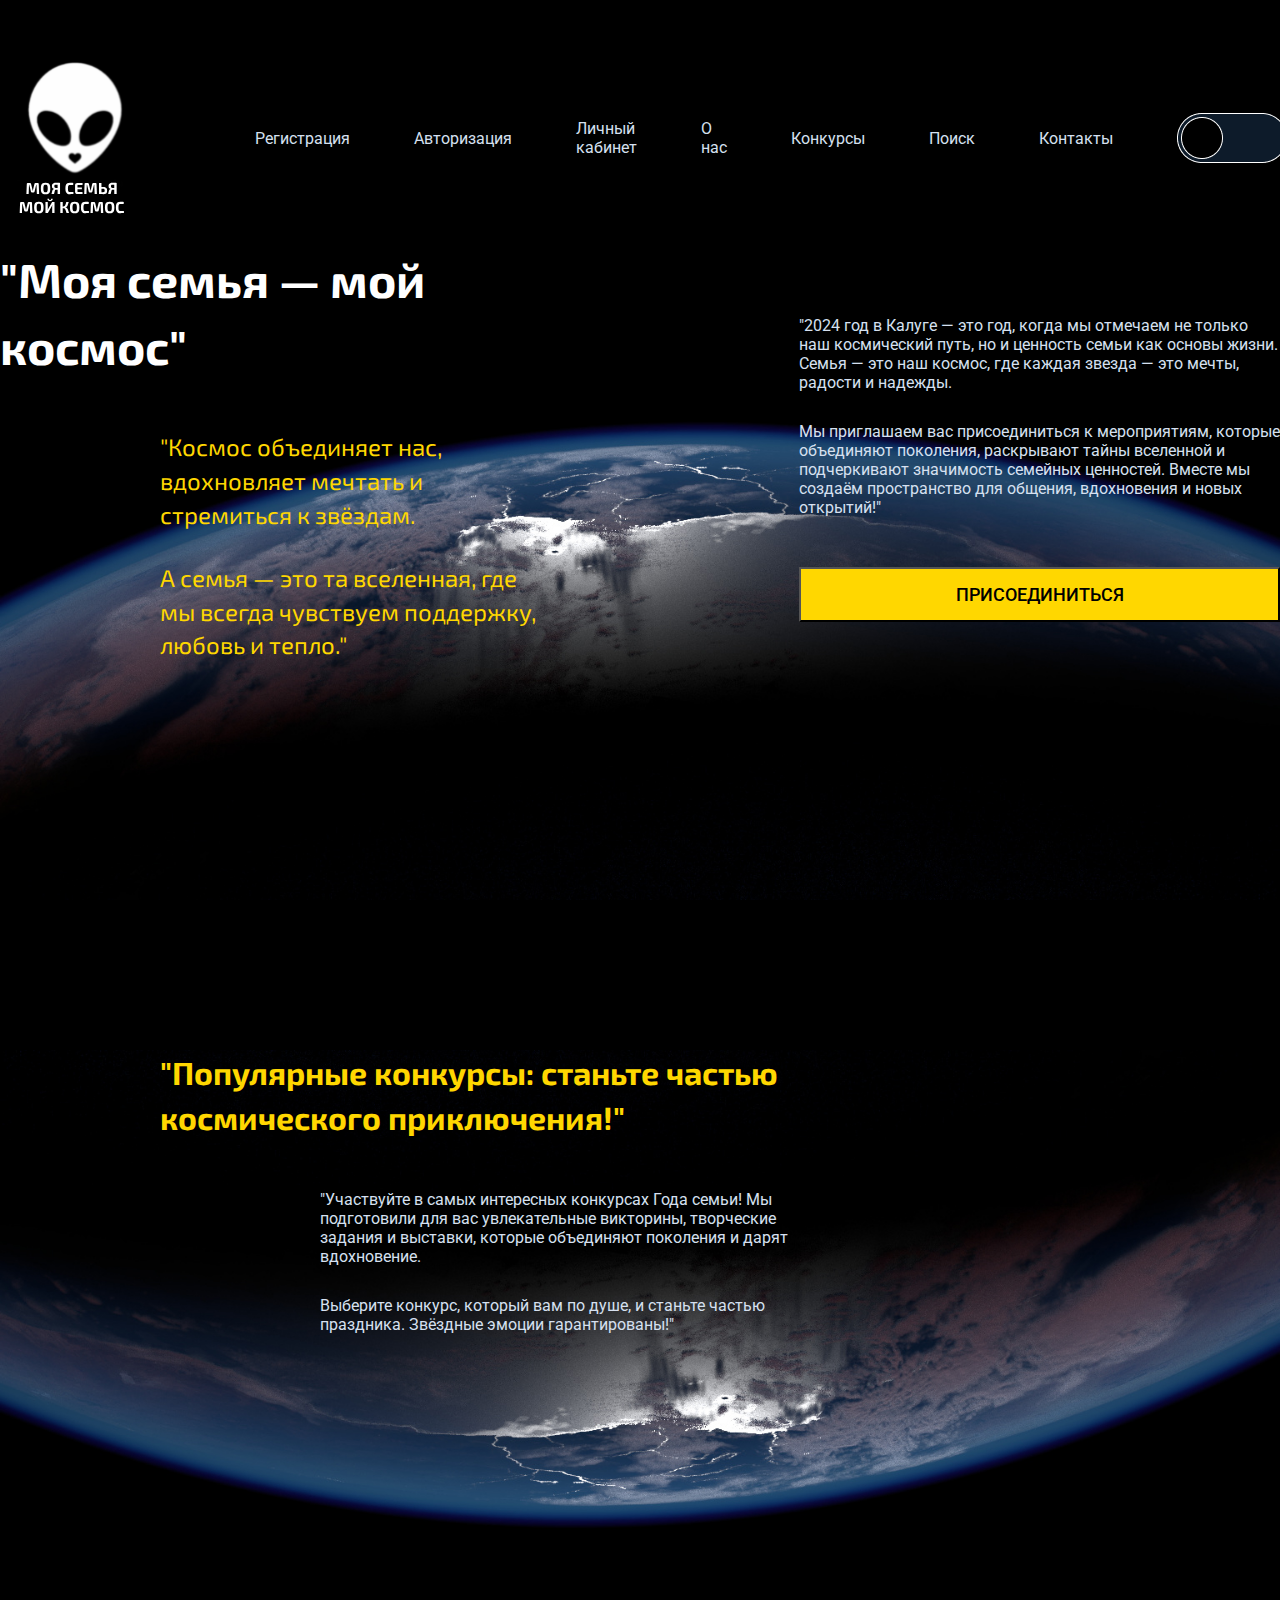
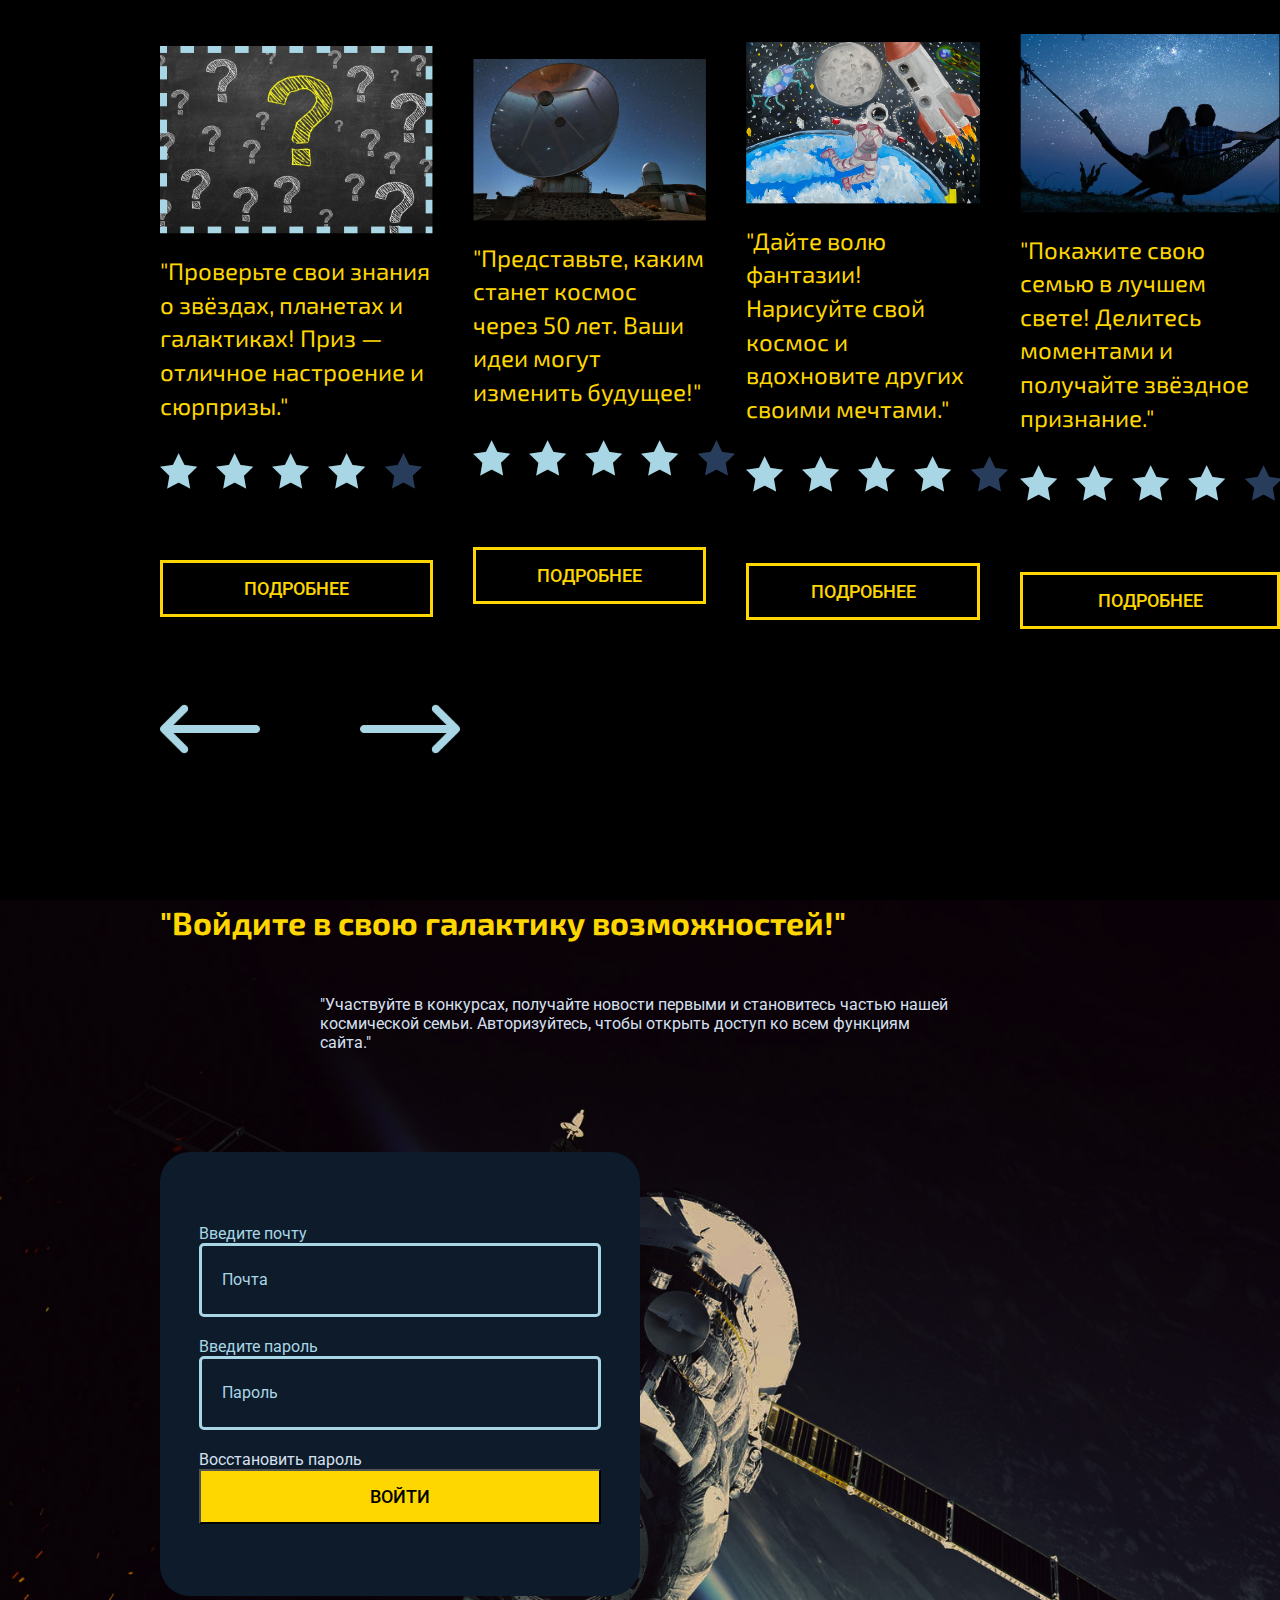
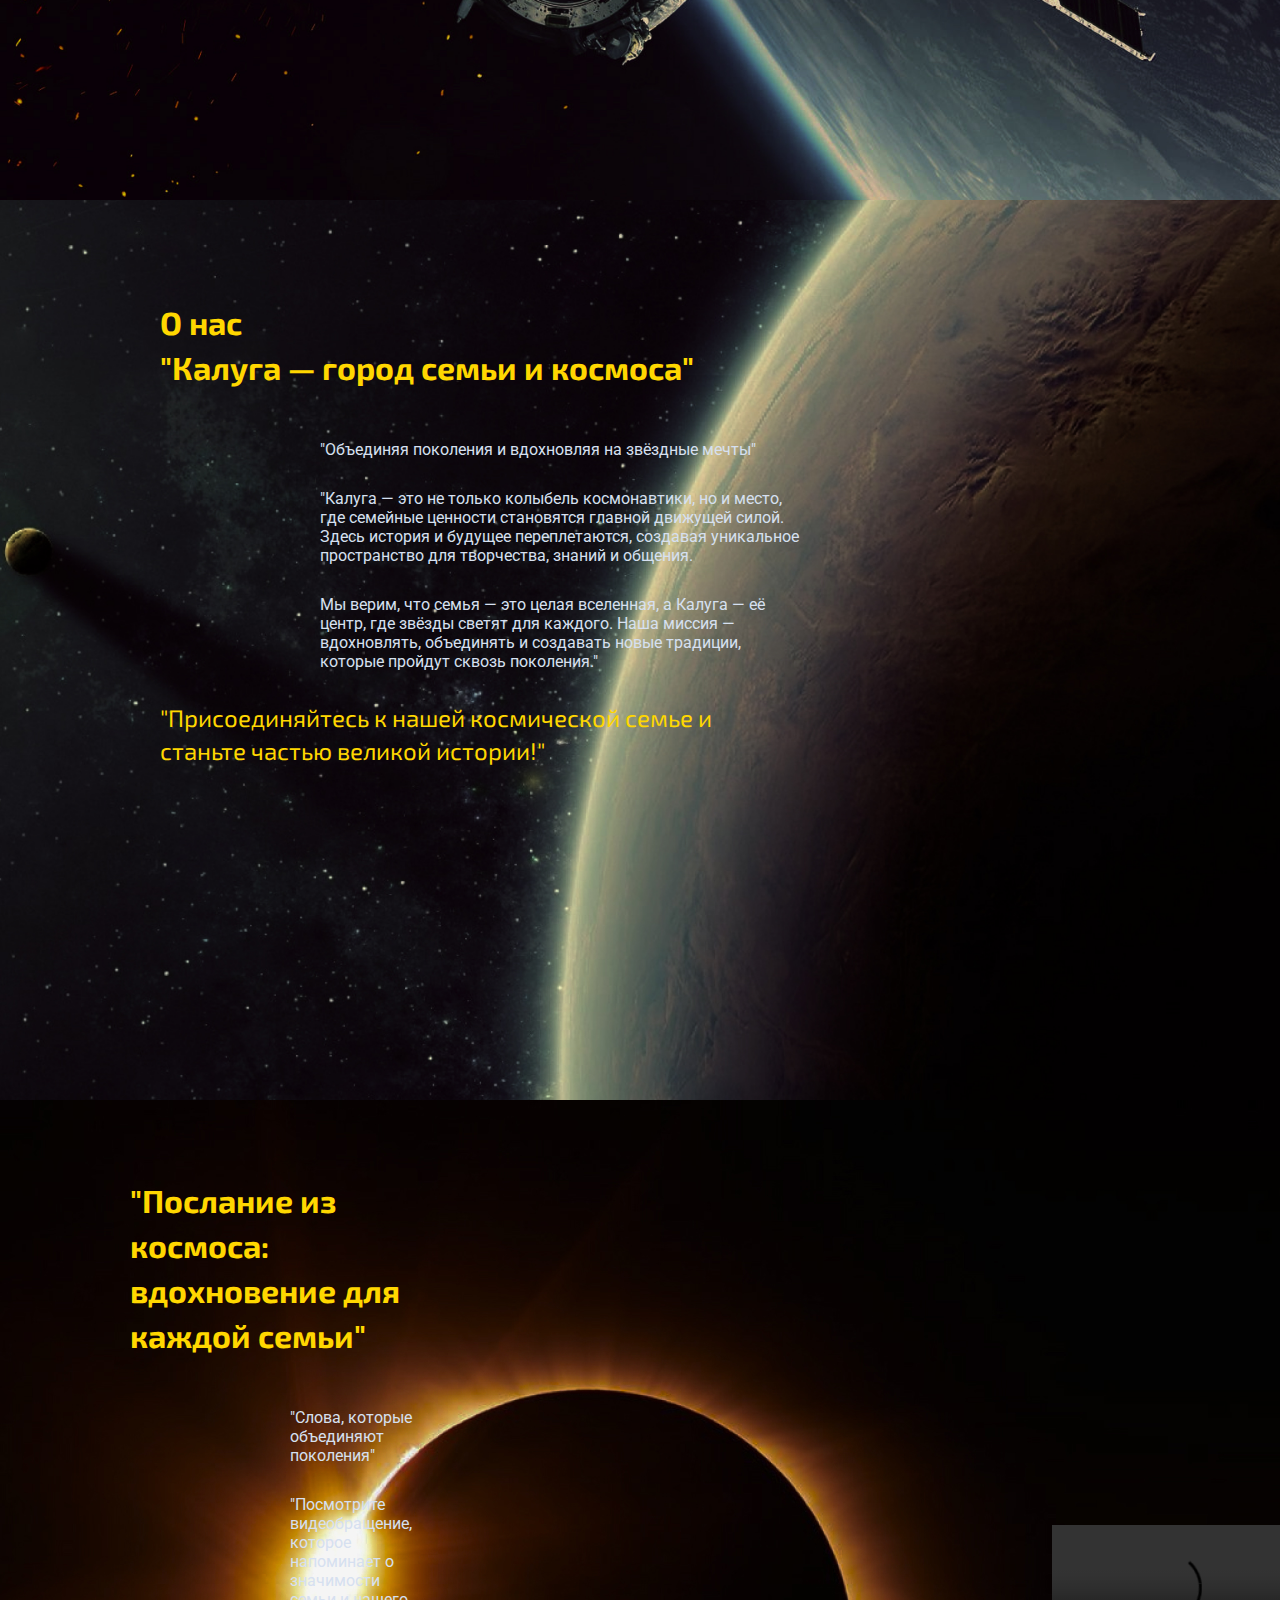
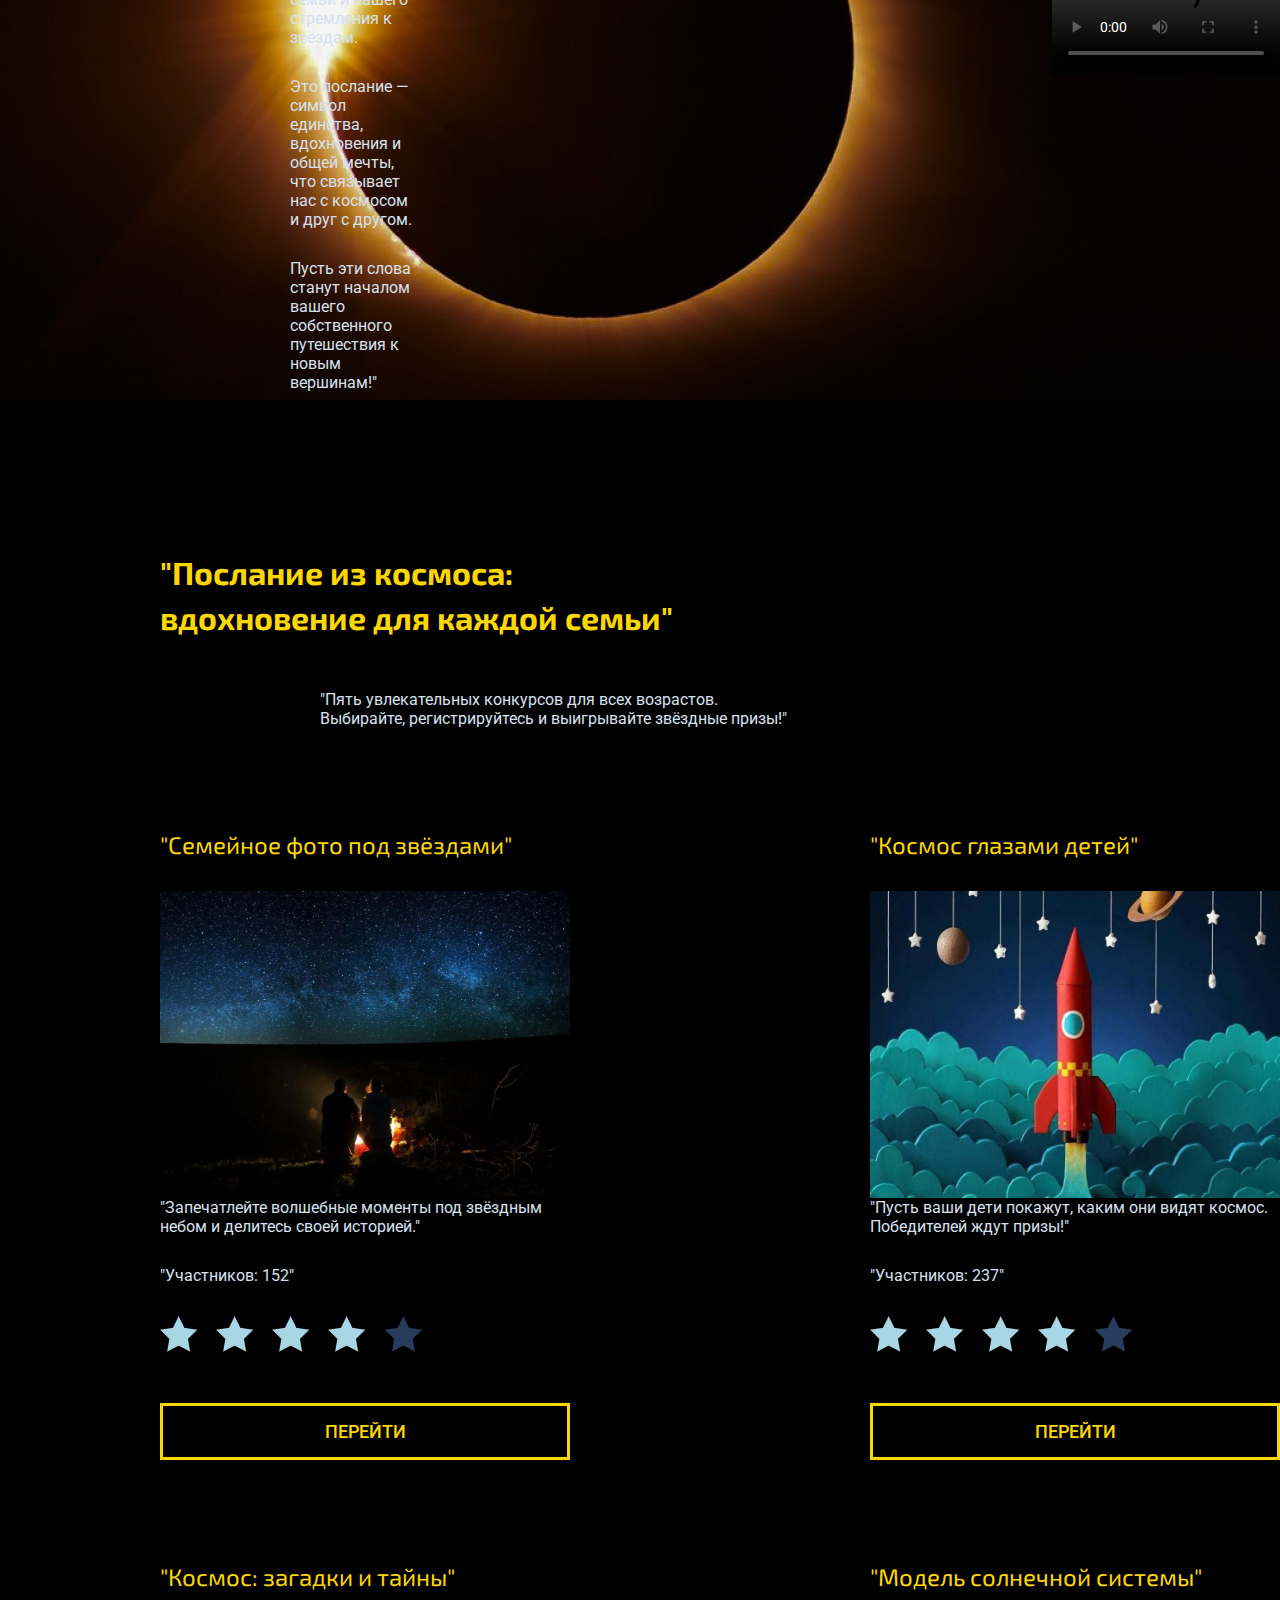
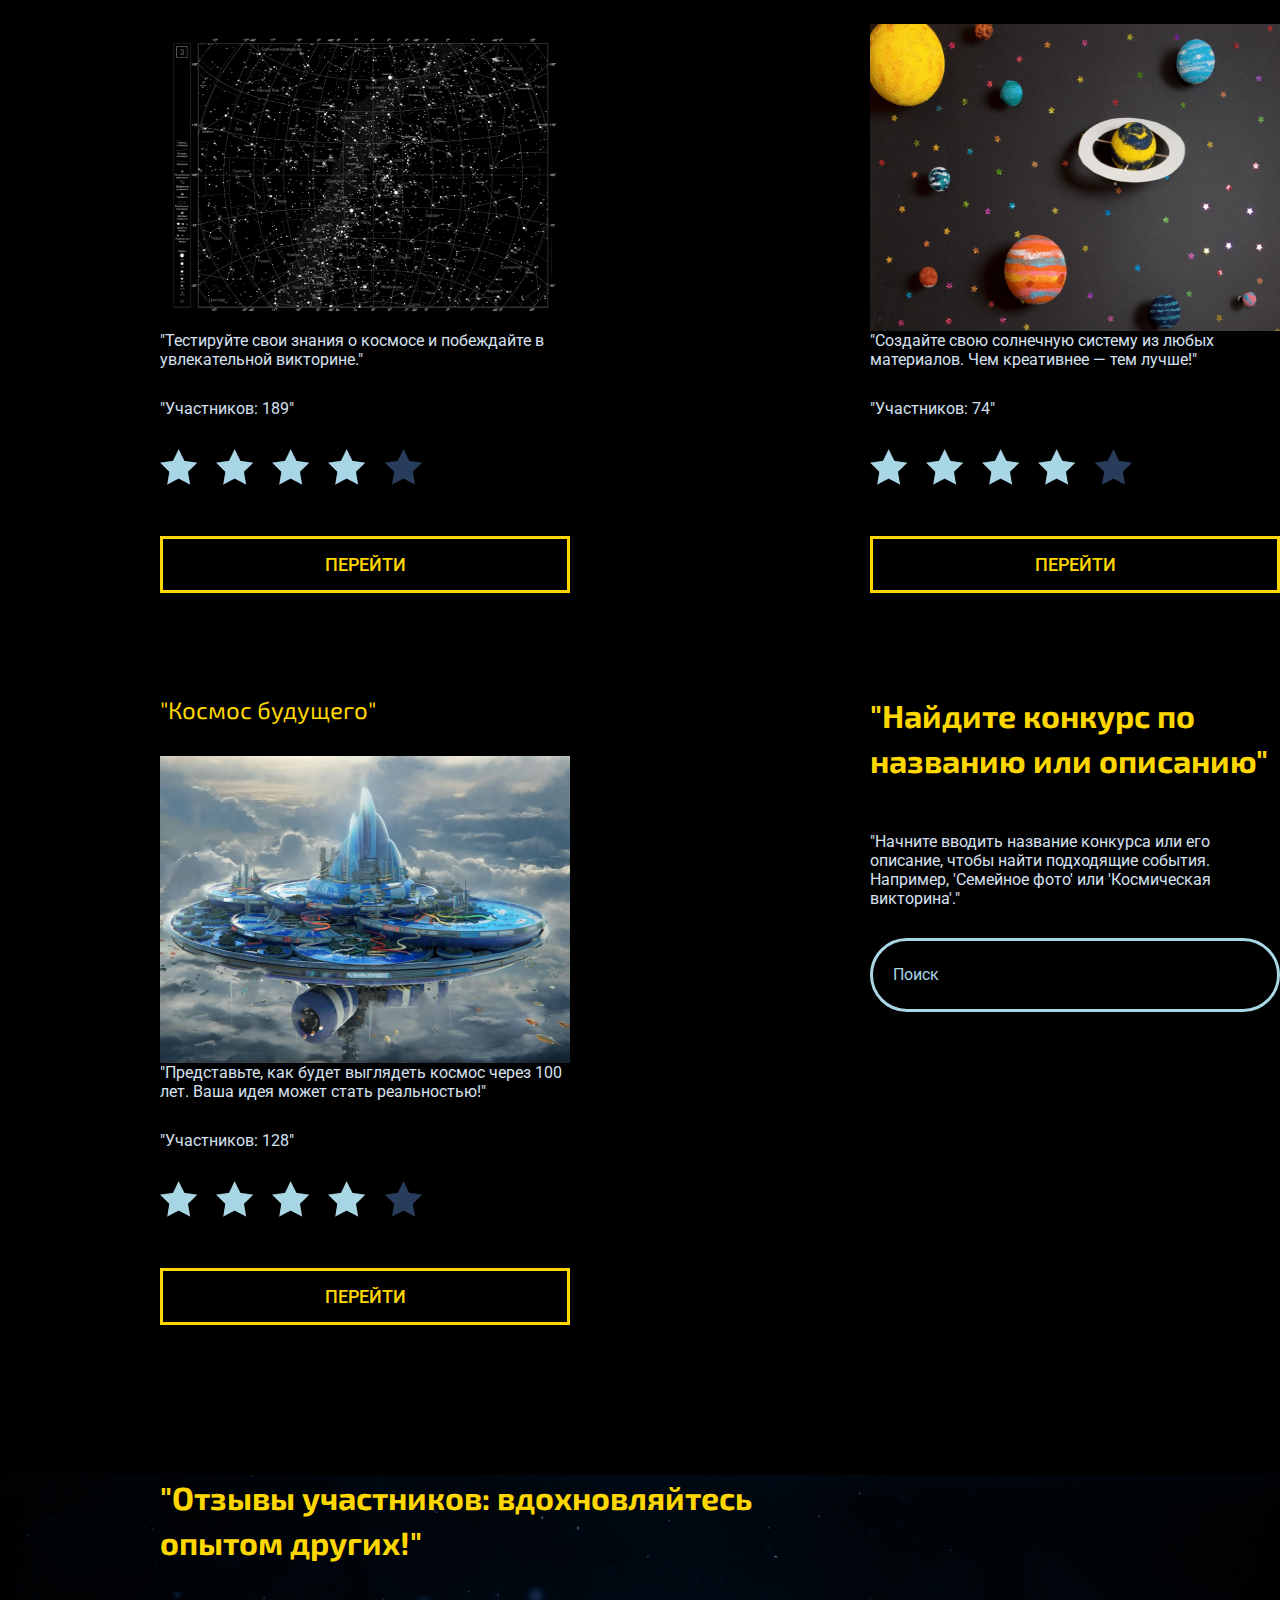
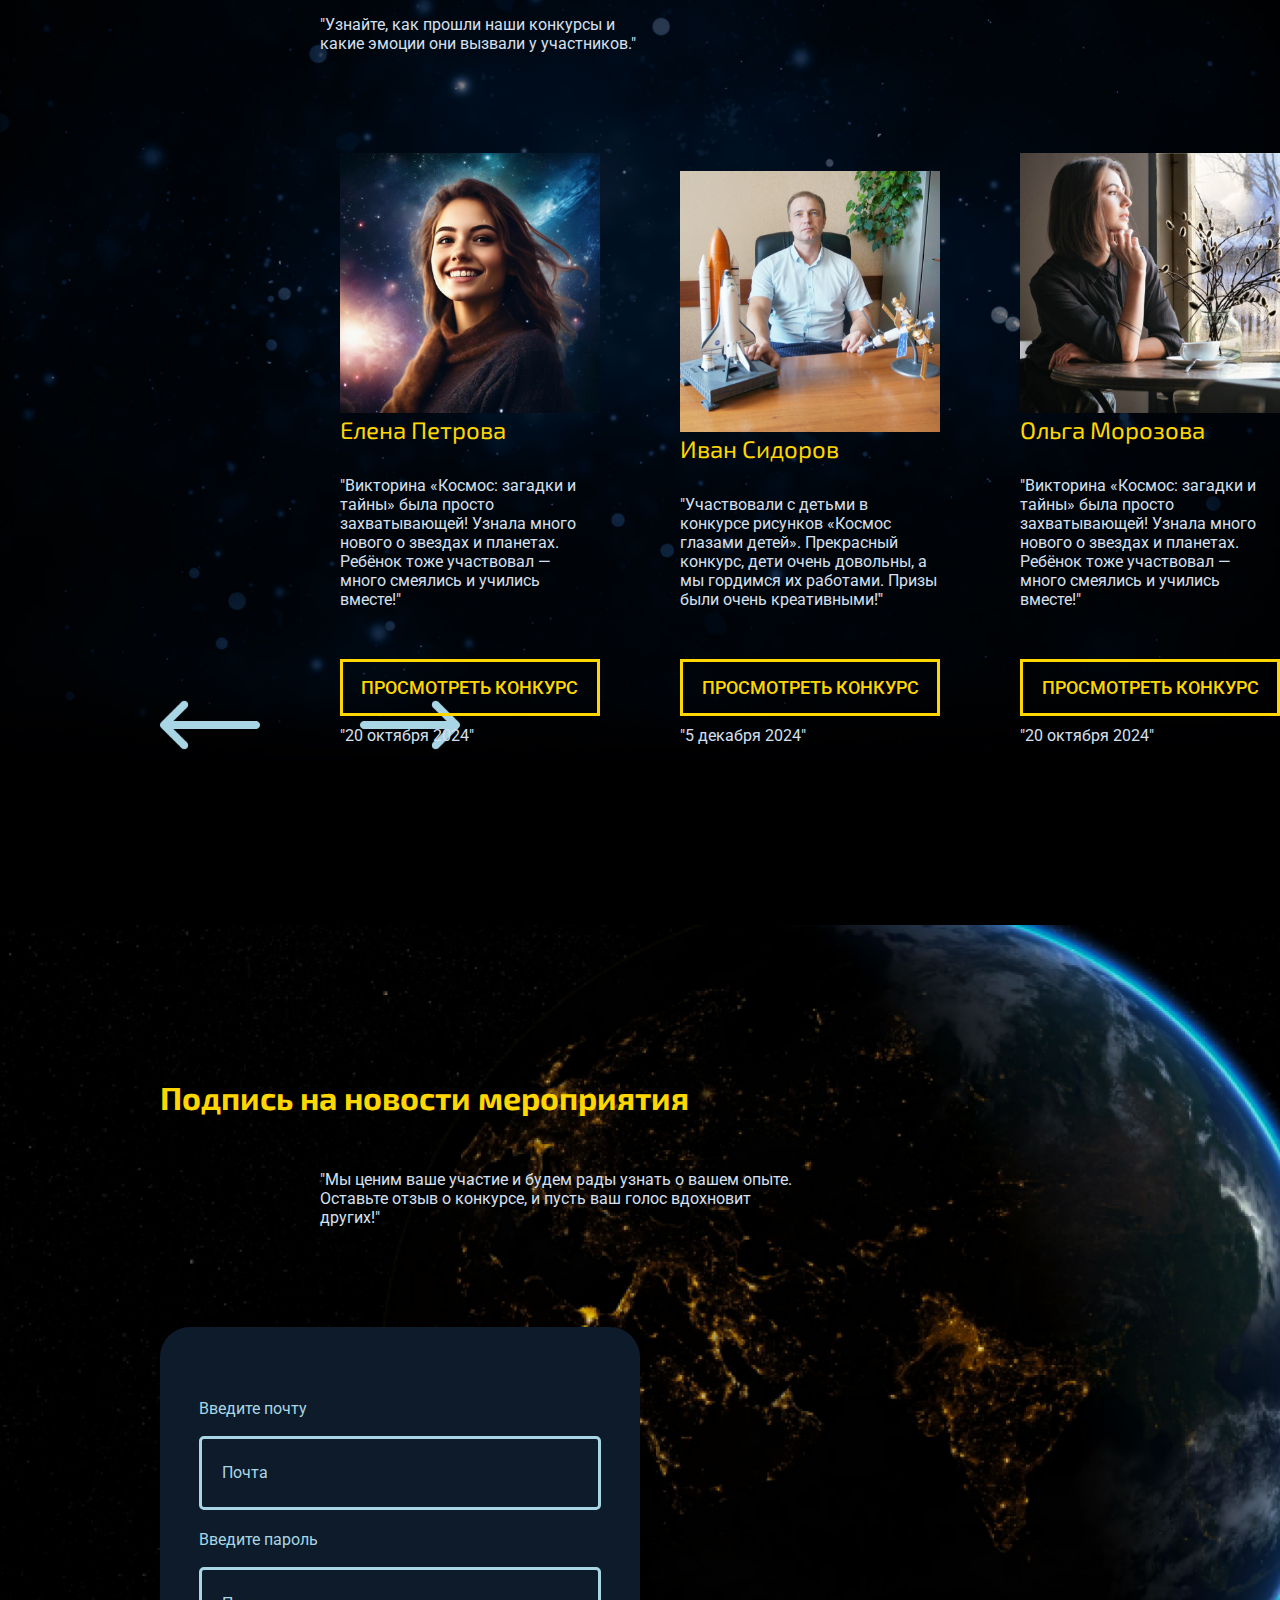
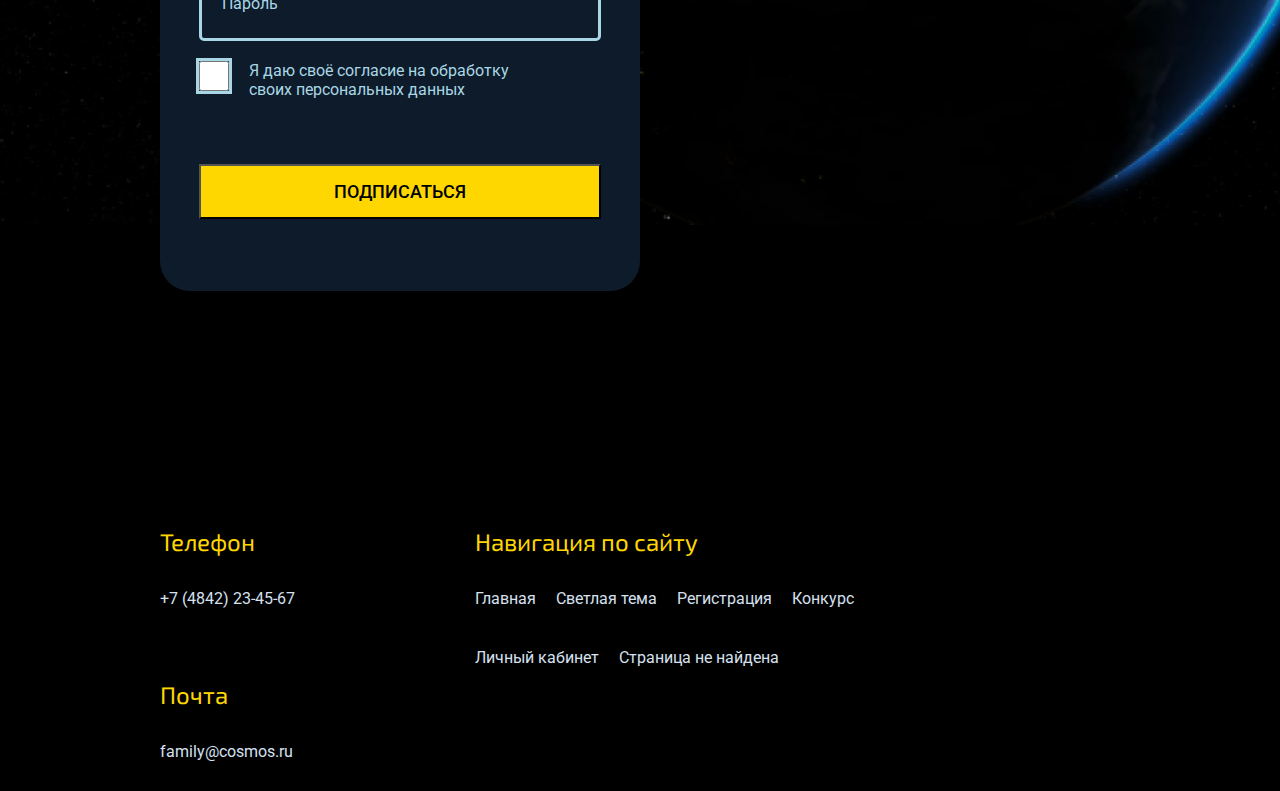
==== commit 41f359f0: "все страницы сделаны" ====
--- a/index.html
+++ b/index.html
@@ -39,7 +39,7 @@
         <p>Мы приглашаем вас присоединиться к мероприятиям, которые объединяют поколения, раскрывают тайны вселенной и
           подчеркивают значимость семейных ценностей. Вместе мы создаём пространство для общения, вдохновения и новых
           открытий!"</p>
-        <button class="solid">ПРИСОЕДИНИТЬСЯ</button>
+        <a href="calendar.html"><button class="solid">ПРИСОЕДИНИТЬСЯ</button></a>
       </div>
     </div>
   </header>
@@ -189,7 +189,7 @@
             <img src="image/star+.png" alt="star">
             <img src="image/star-.png" alt="star">
           </div>
-          <button class="more">ПЕРЕЙТИ</button>
+          <a href="festival.html"><button class="more">ПЕРЕЙТИ</button></a>
         </div>
 
         <div class="catalog-item">
@@ -349,9 +349,9 @@
         <a href="#top"><p>Главная</p></a>
         <a href=""><p>Светлая тема</p></a>
         <a href="registration.html"><p>Регистрация</p></a>
-        <a href="#catal"><p>Конкурс</p></a>
+        <a href="festival.html"><p>Конкурс</p></a>
         <a href="cabinet.html"><p>Личный кабинет</p></a>
-        <a href=""><p>Страница не найдена</p></a>
+        <a href="site404.html"><p>Страница не найдена</p></a>
       </div>
     </nav>
   </footer>
--- a/style/style.css
+++ b/style/style.css
@@ -681,4 +681,61 @@
   color: #A9D6E5;
   font-size: 16px;
   font-family: Roboto;
+}
+
+
+
+/* //////////// */
+
+.festival-title{
+  display: flex;
+  gap: 0 50px;
+}
+
+
+.header404{
+  background-image: url('../image/bg404.jpg');
+}
+.title404{
+  text-align: center;
+  font-size: 48px;
+  font-family: "Exo 2", sans-serif;
+  color: #fff;
+}
+.title404 h1{
+  margin-bottom: 0;
+  font-size: 250px;
+}
+.title404 h2{
+  color: #fff;
+}
+.nav404{
+  margin-bottom: 0;
+}
+
+.cal-header{
+  background-image: none;
+}
+
+.calendar-header{
+  text-align: center;
+}
+
+.calendar-table{
+  background-color: #fff;
+  padding-right: 100px;
+  padding-left: 100px;
+}
+table {
+  border-collapse: collapse; /* Убирает двойные границы */
+  width: 100%; /* Задает ширину таблицы */
+  margin: 20px 0; /* Добавляет отступы */
+}
+th, td {
+  border: 1px solid #0D1B2A; /* Граница ячеек */
+  text-align: center; /* Выравнивание текста */
+  padding: 8px; /* Внутренние отступы */
+}
+th {
+  background-color: #D6E0F0; /* Фон заголовка таблицы */
 }